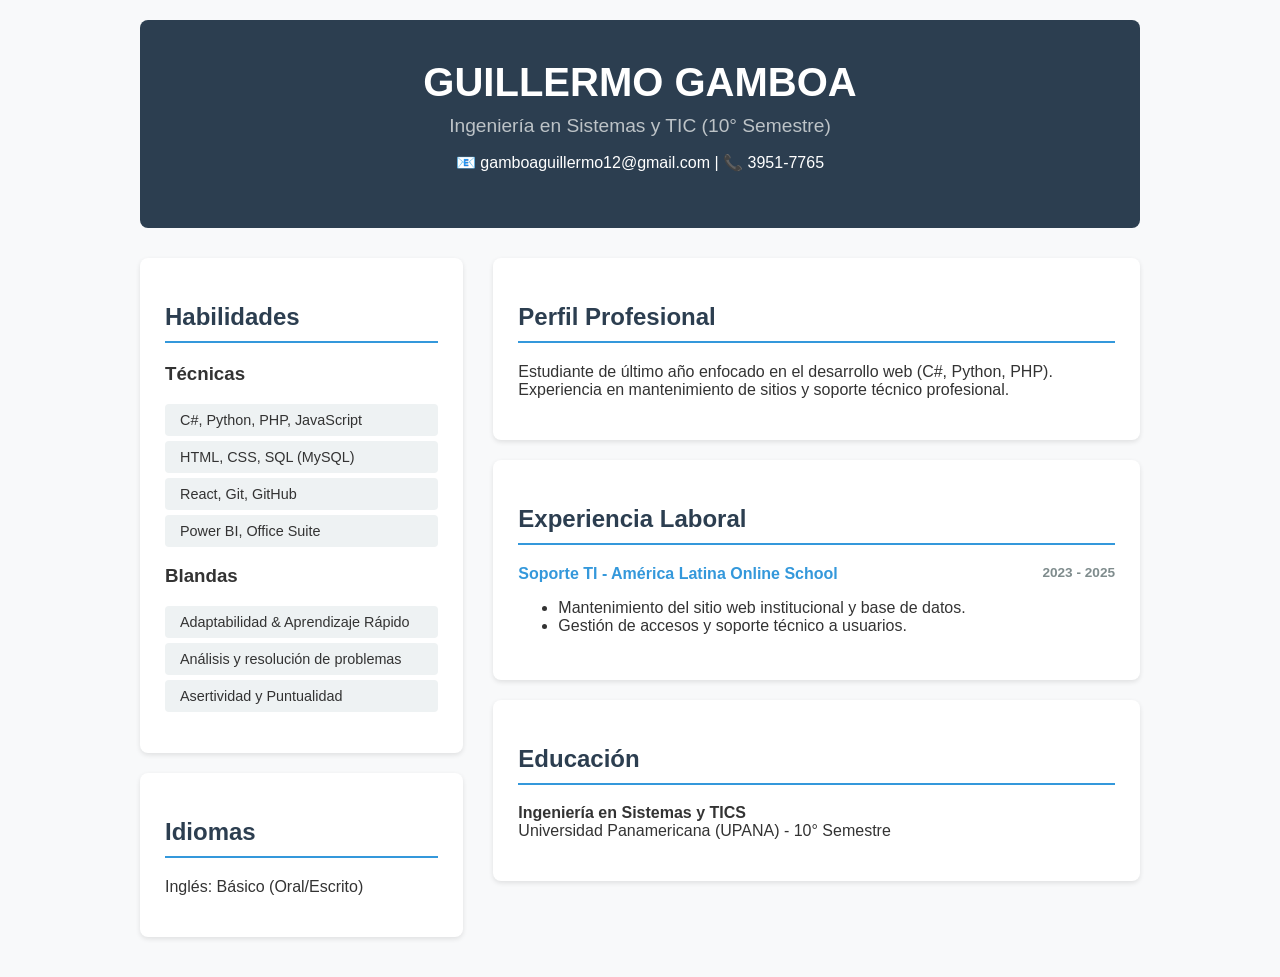
==== index.html @ 49e00489 "Base" ====
<!DOCTYPE html>
<html lang="es">
<head>
    <meta charset="UTF-8">
    <meta name="viewport" content="width=device-width, initial-scale=1.0">
    <title>Guillermo Gamboa - CV Online</title>
    <style>
        :root {
            --primary: #2c3e50;
            --accent: #3498db;
            --bg: #f8f9fa;
        }
        body { font-family: 'Arial', sans-serif; margin: 0; background: var(--bg); color: #333; }
        .container { max-width: 1000px; margin: 0 auto; padding: 20px; }
        header { background: var(--primary); color: white; padding: 40px 20px; text-align: center; border-radius: 8px; }
        h1 { margin: 0; font-size: 2.5em; text-transform: uppercase; }
        .subtitle { font-size: 1.2em; color: #bdc3c7; margin-top: 10px; }
        
        .main-grid { display: grid; grid-template-columns: 1fr 2fr; gap: 30px; margin-top: 30px; }
        @media (max-width: 768px) { .main-grid { grid-template-columns: 1fr; } }
        
        section { background: white; padding: 25px; border-radius: 8px; box-shadow: 0 2px 5px rgba(0,0,0,0.1); margin-bottom: 20px; }
        h2 { border-bottom: 2px solid var(--accent); padding-bottom: 10px; color: var(--primary); }
        
        .skill-list { list-style: none; padding: 0; }
        .skill-list li { background: #eef2f3; margin: 5px 0; padding: 8px 15px; border-radius: 4px; font-size: 0.9em; }
        
        .job { margin-bottom: 20px; }
        .job-header { display: flex; justify-content: space-between; font-weight: bold; color: var(--accent); }
        .job-date { font-size: 0.85em; color: #7f8c8d; }
    </style>
</head>
<body>
    <div class="container">
        <header>
            <h1>Guillermo Gamboa</h1>
            <div class="subtitle">Ingeniería en Sistemas y TIC (10° Semestre)</div>
            <p>📧 gamboaguillermo12@gmail.com | 📞 3951-7765</p>
        </header>

        <div class="main-grid">
            <aside>
                <section>
                    <h2>Habilidades</h2>
                    <h3>Técnicas</h3>
                    <ul class="skill-list">
                        <li>C#, Python, PHP, JavaScript</li>
                        <li>HTML, CSS, SQL (MySQL)</li>
                        <li>React, Git, GitHub</li>
                        <li>Power BI, Office Suite</li>
                    </ul>
                    <h3>Blandas</h3>
                    <ul class="skill-list">
                        <li>Adaptabilidad & Aprendizaje Rápido</li>
                        <li>Análisis y resolución de problemas</li>
                        <li>Asertividad y Puntualidad</li>
                    </ul>
                </section>
                
                <section>
                    <h2>Idiomas</h2>
                    <p>Inglés: Básico (Oral/Escrito)</p>
                </section>
            </aside>

            <main>
                <section>
                    <h2>Perfil Profesional</h2>
                    <p>Estudiante de último año enfocado en el desarrollo web (C#, Python, PHP). Experiencia en mantenimiento de sitios y soporte técnico profesional.</p>
                </section>

                <section>
                    <h2>Experiencia Laboral</h2>
                    <div class="job">
                        <div class="job-header">
                            <span>Soporte TI - América Latina Online School</span>
                            <span class="job-date">2023 - 2025</span>
                        </div>
                        <ul>
                            <li>Mantenimiento del sitio web institucional y base de datos.</li>
                            <li>Gestión de accesos y soporte técnico a usuarios.</li>
                        </ul>
                    </div>
                </section>

                <section>
                    <h2>Educación</h2>
                    <p><strong>Ingeniería en Sistemas y TICS</strong><br>
                    Universidad Panamericana (UPANA) - 10° Semestre</p>
                </section>
            </main>
        </div>
    </div>
</body>
</html>
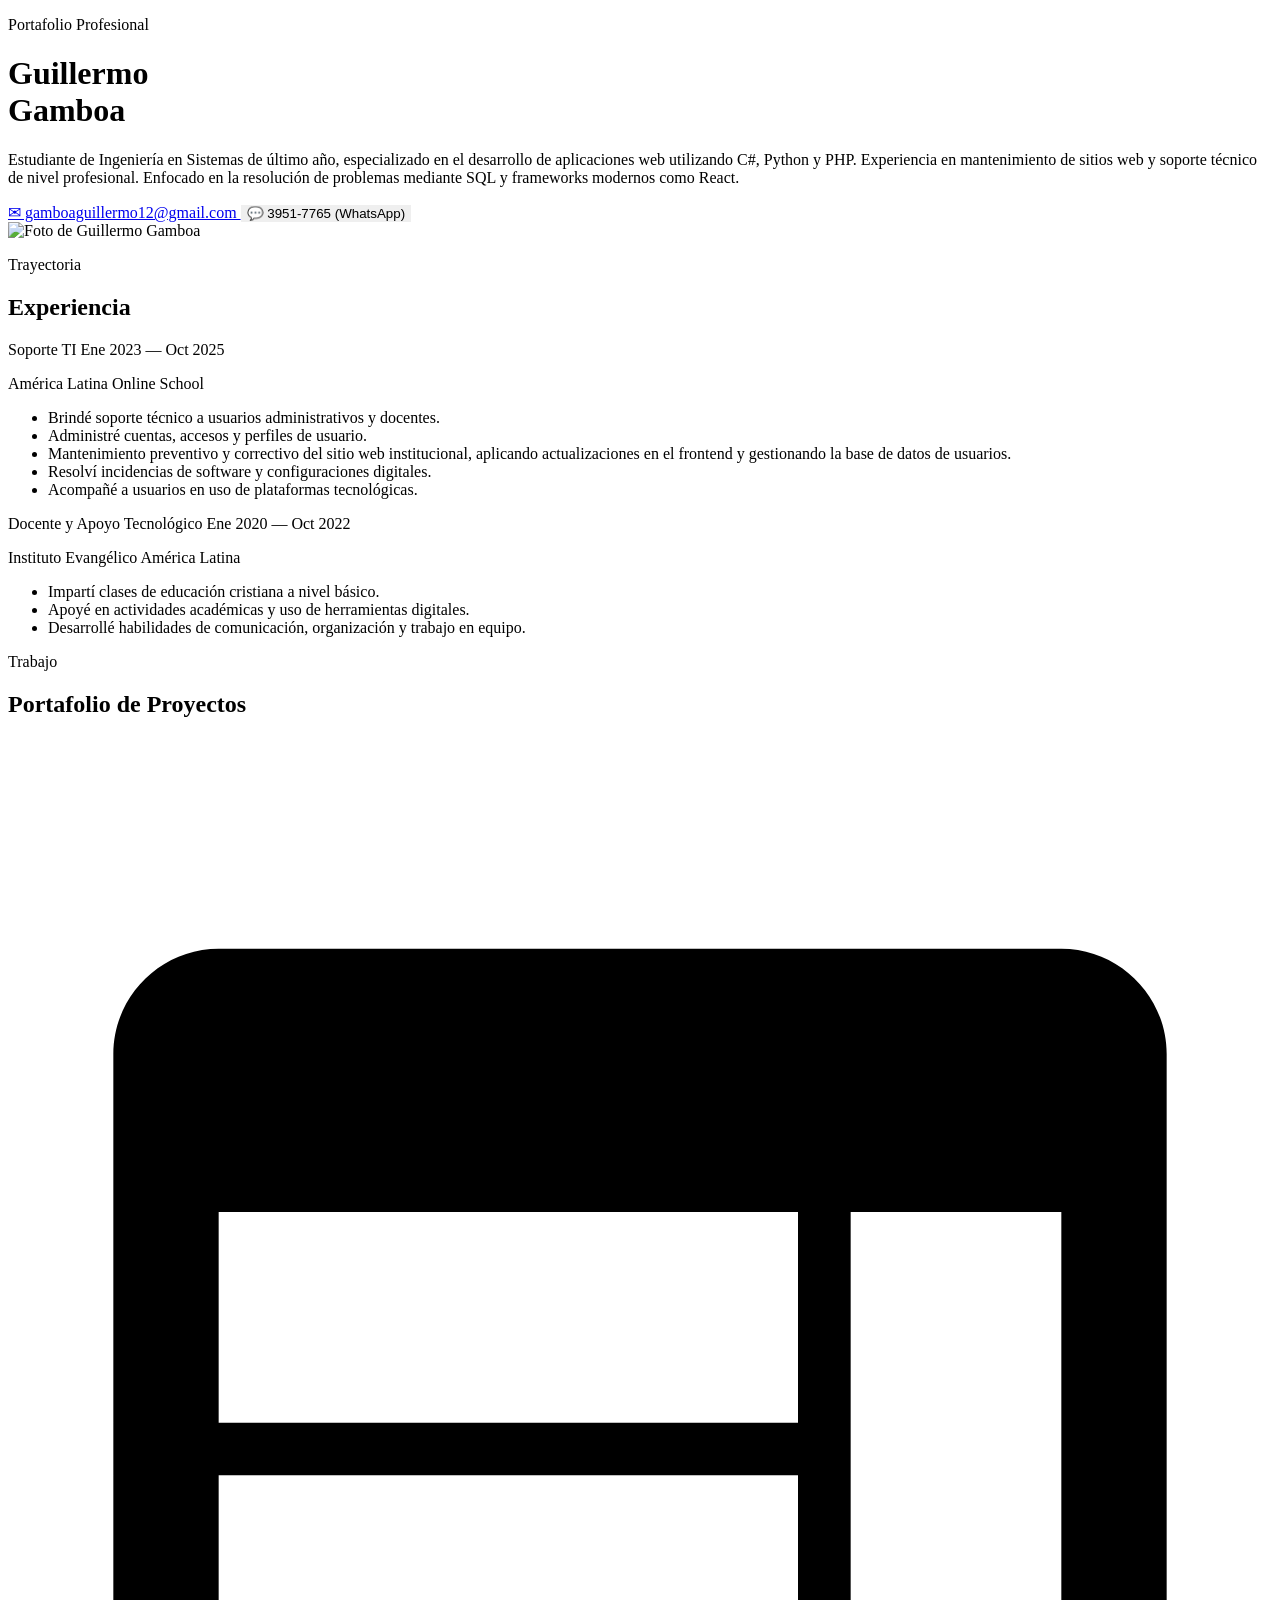
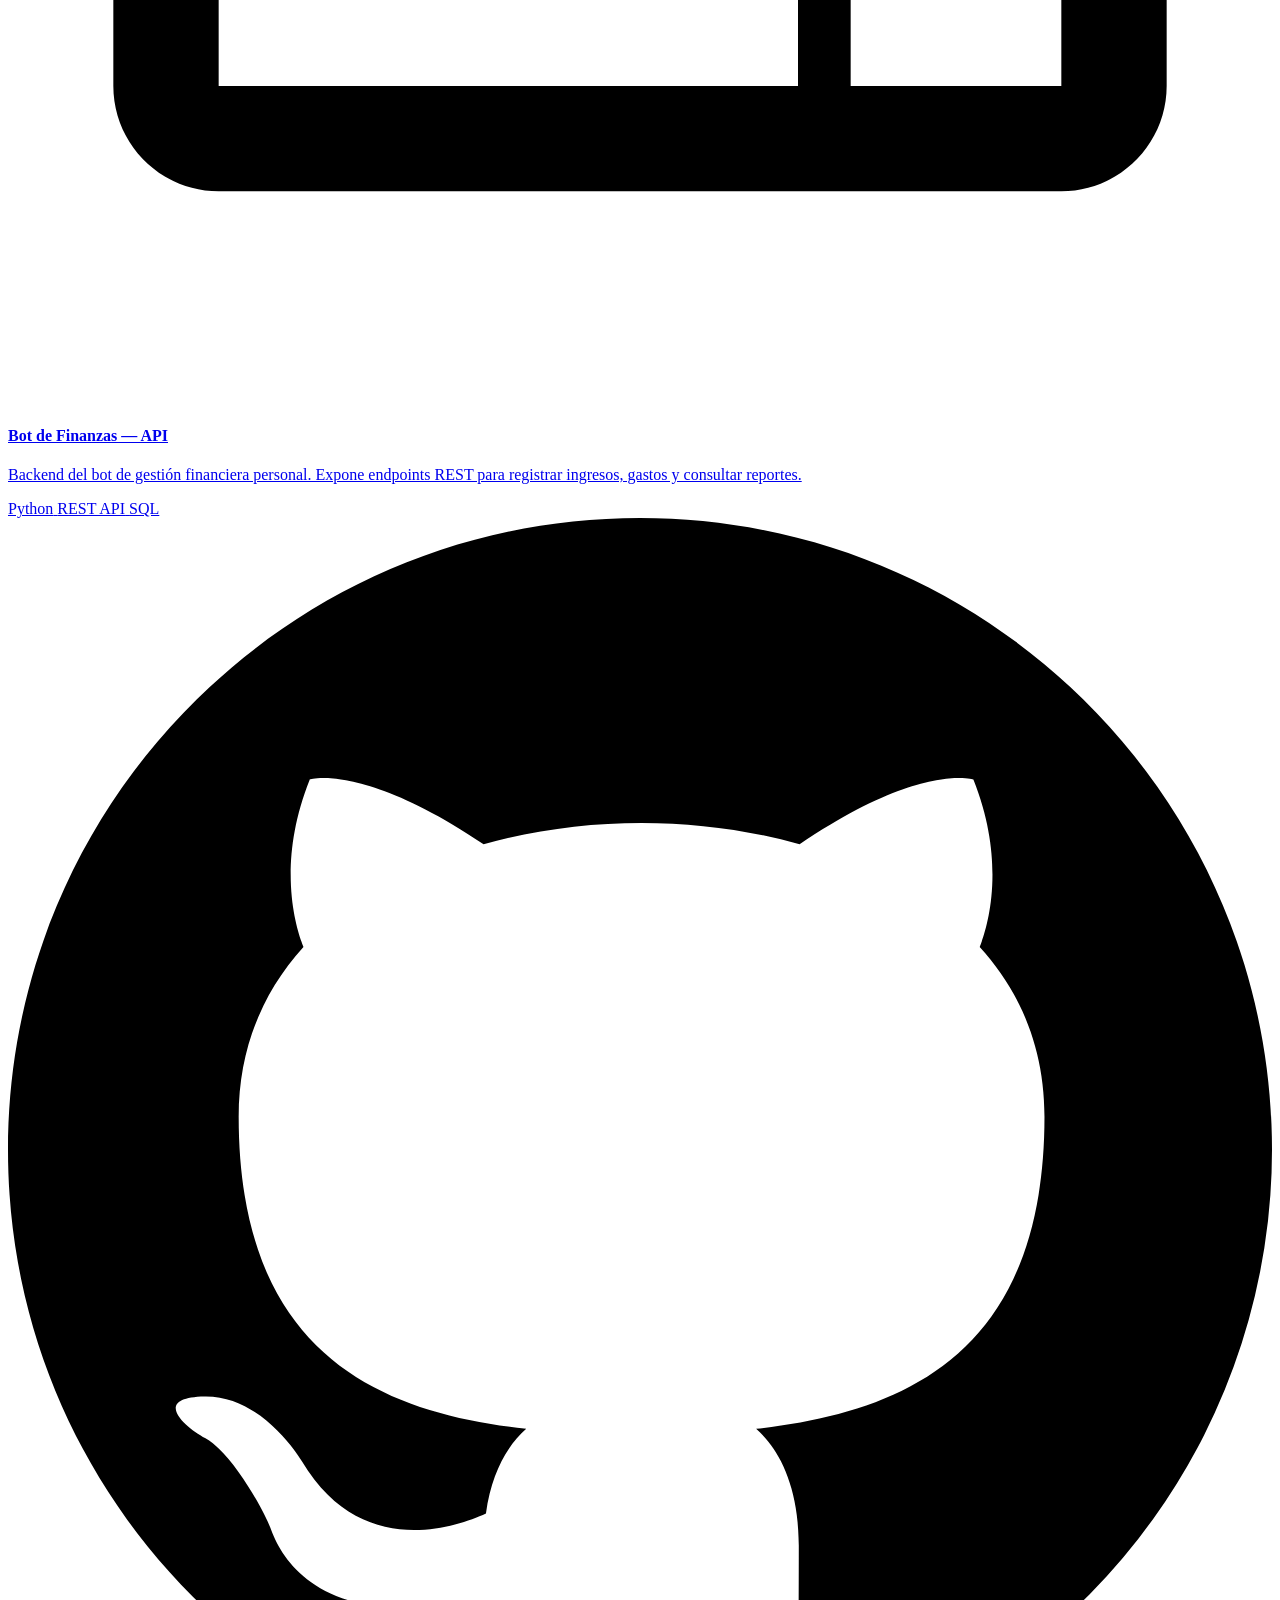
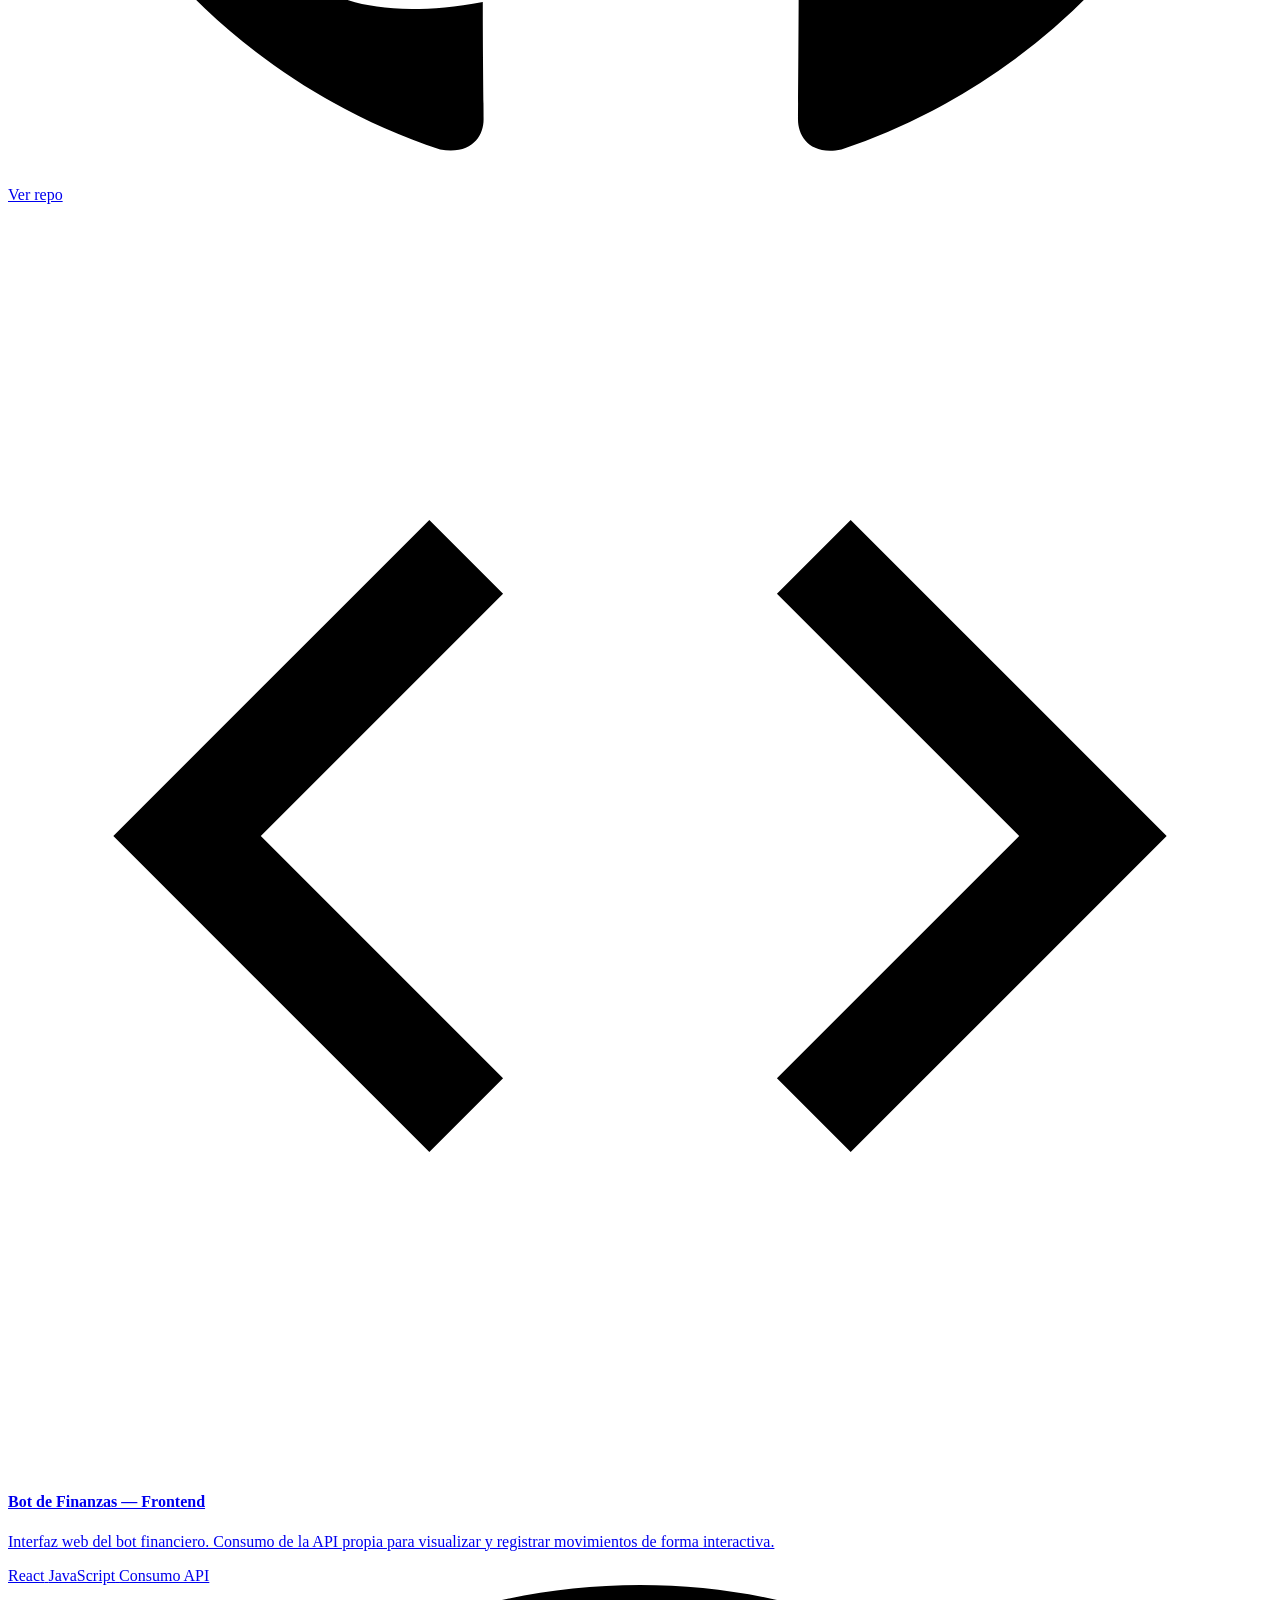
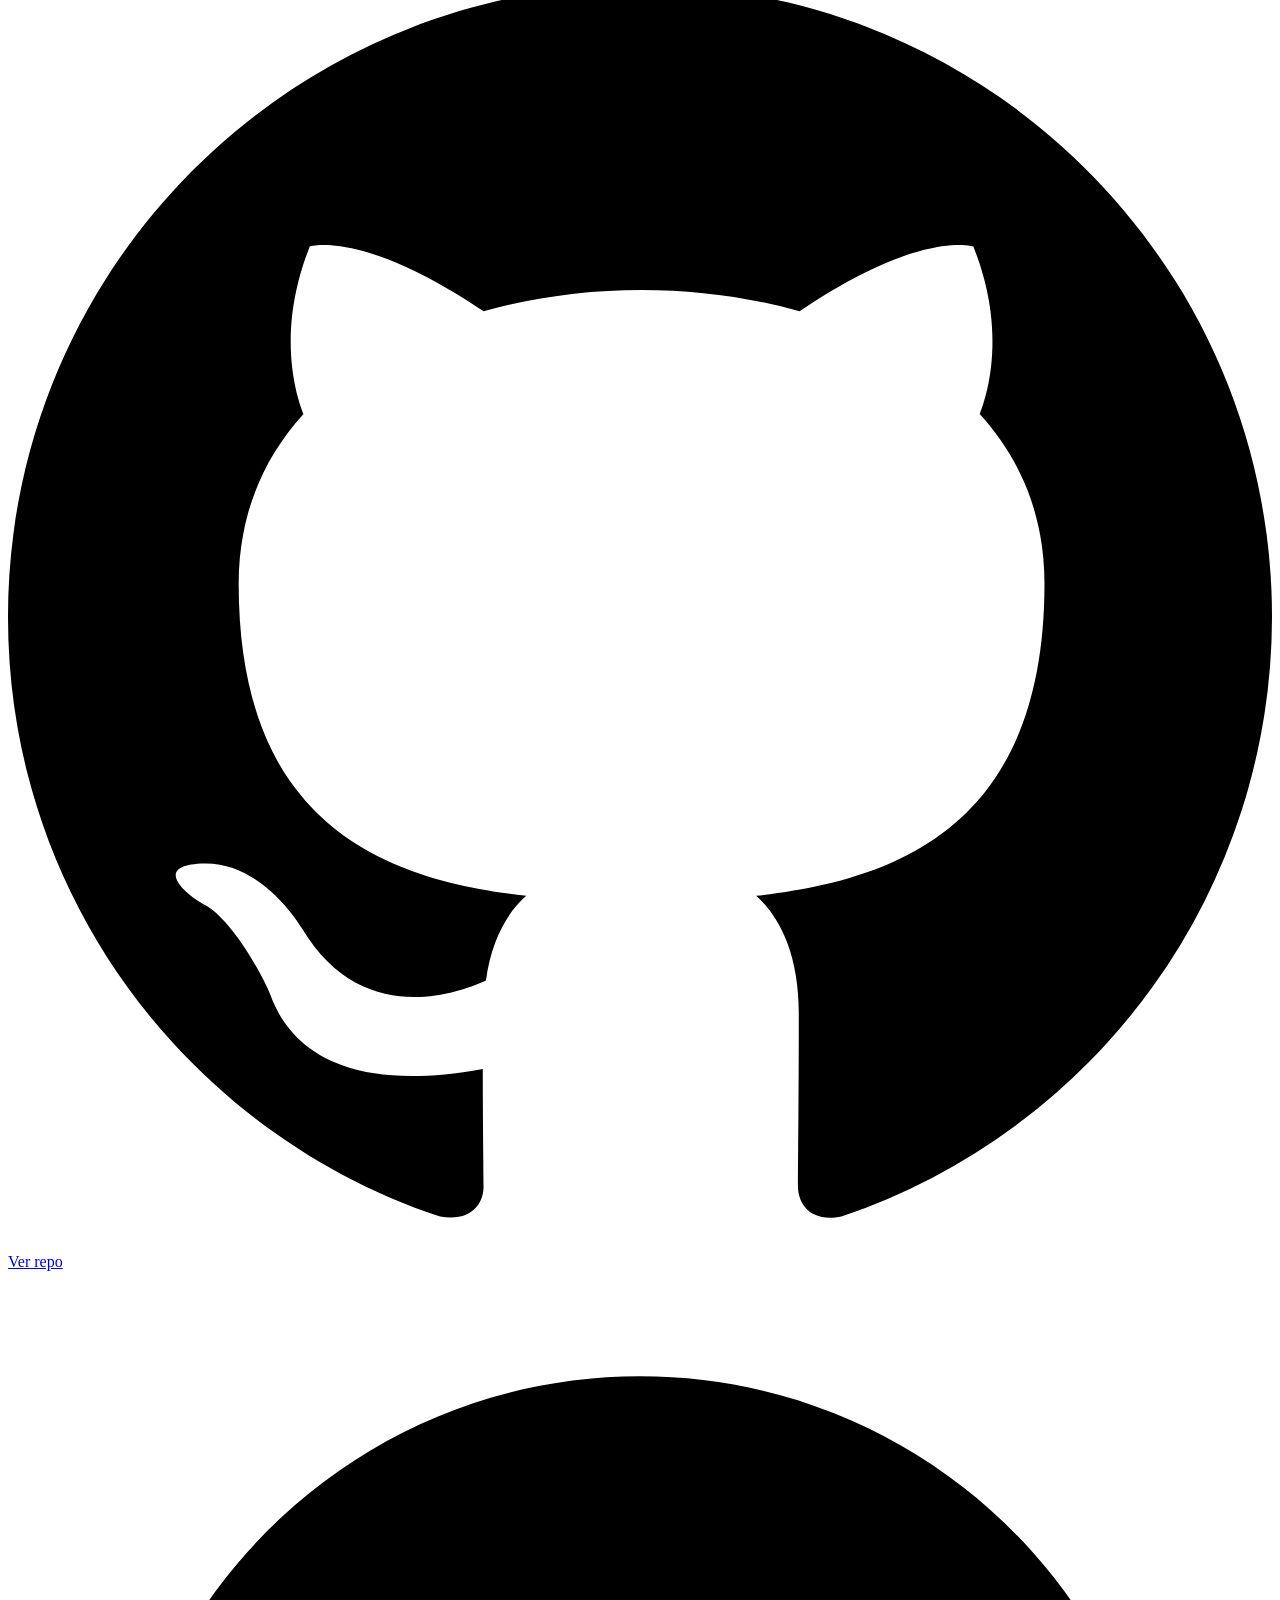
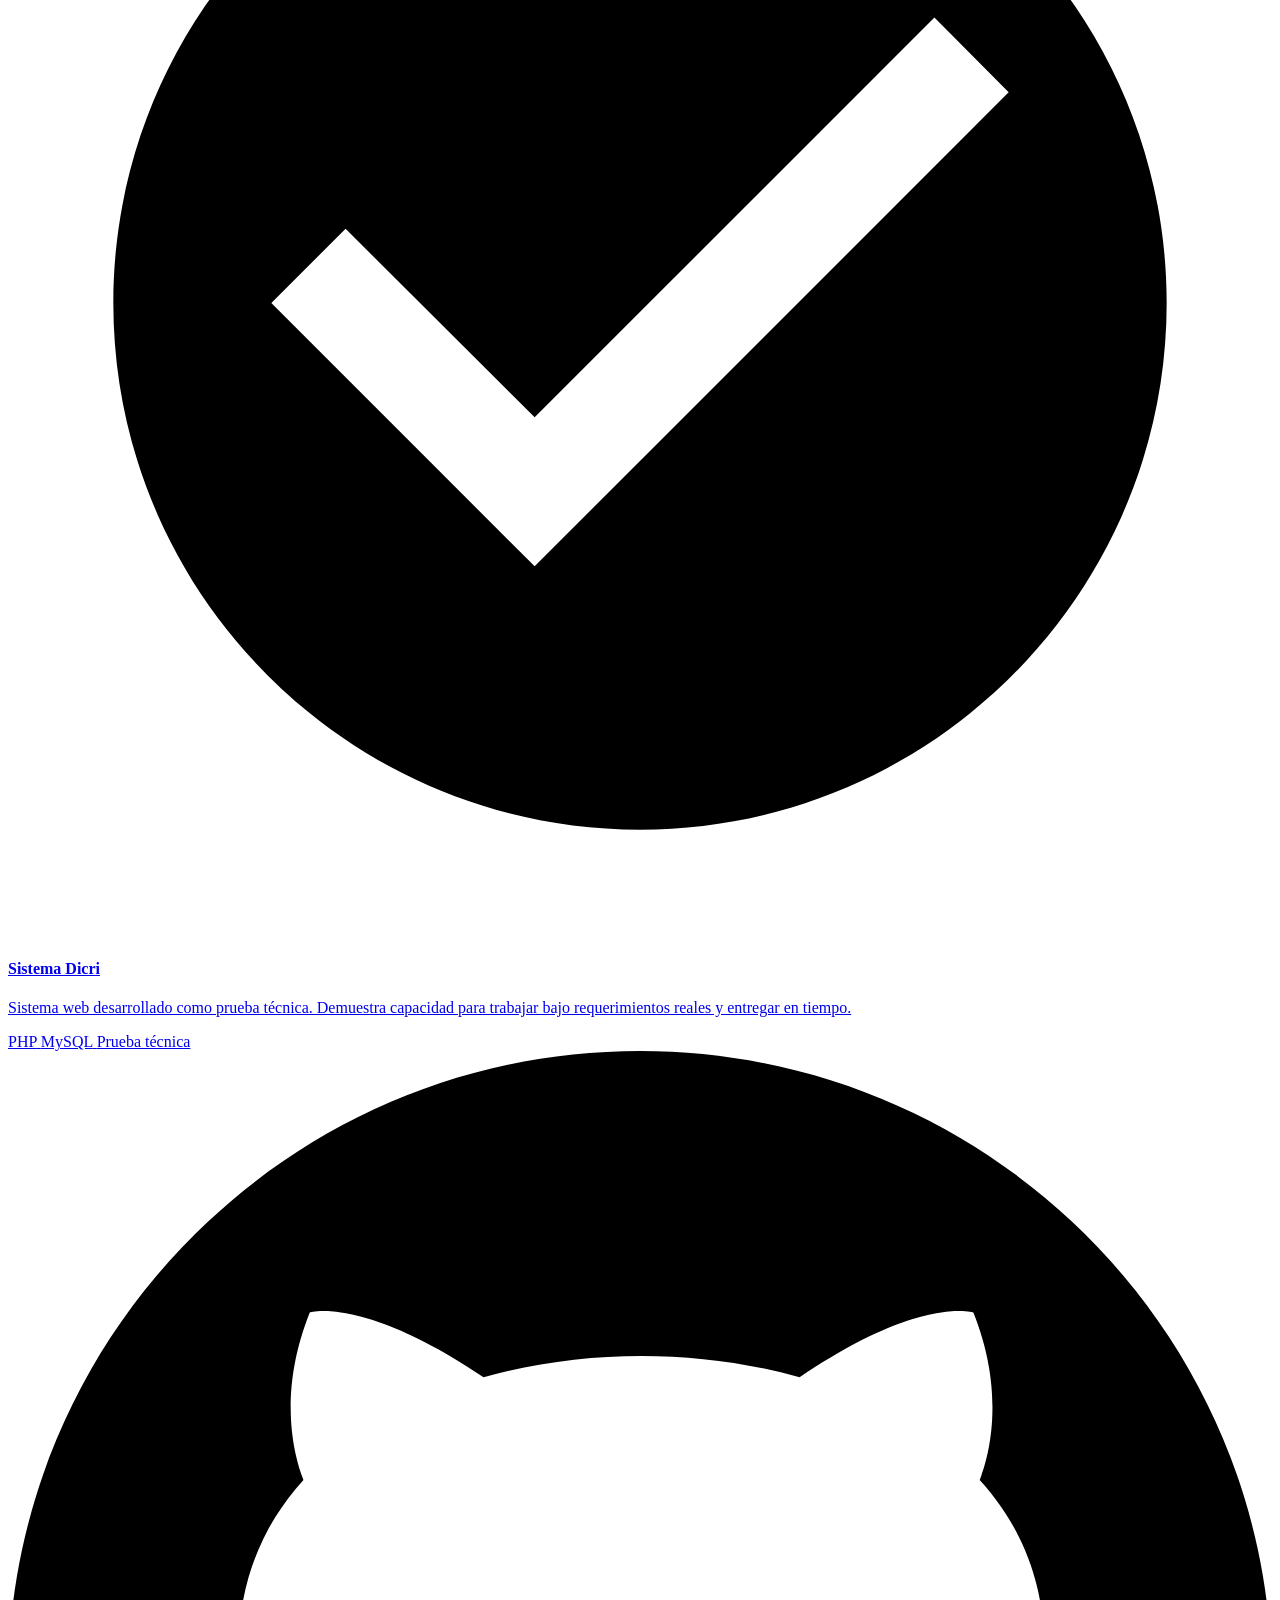
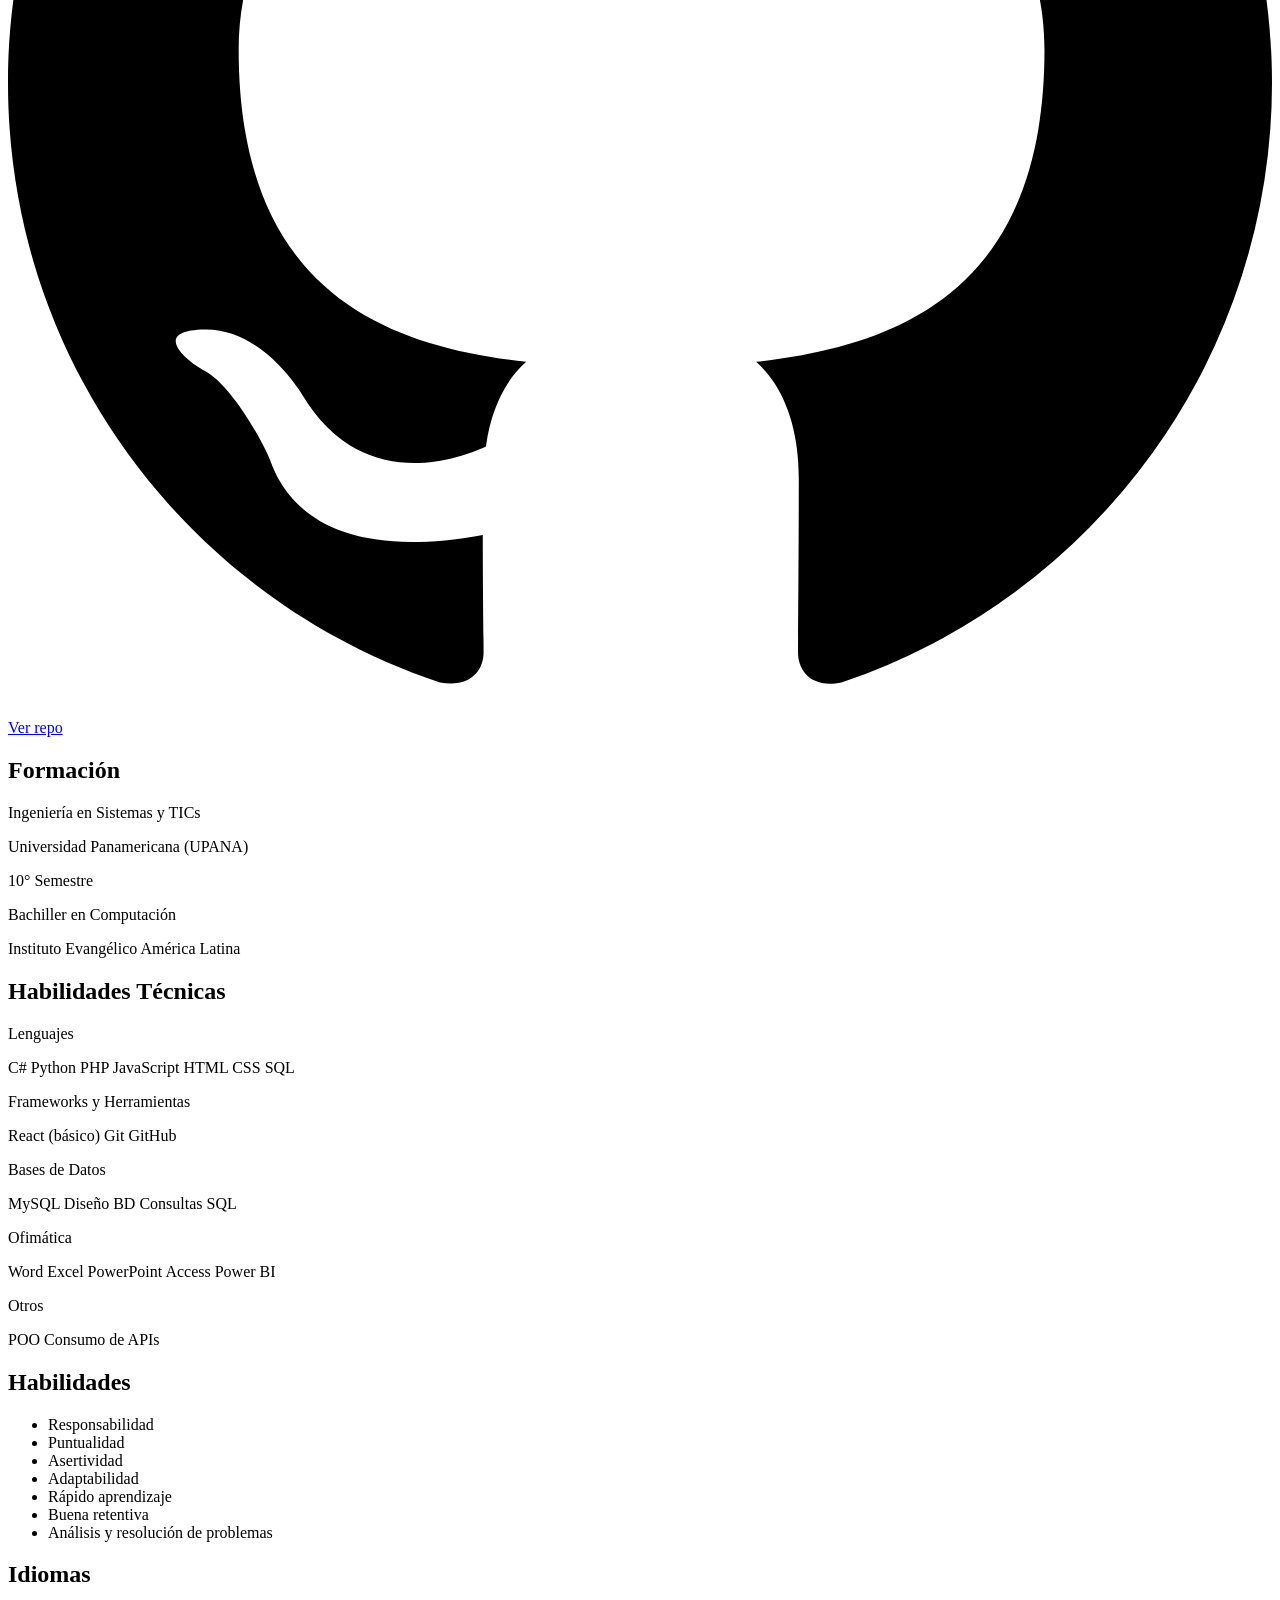
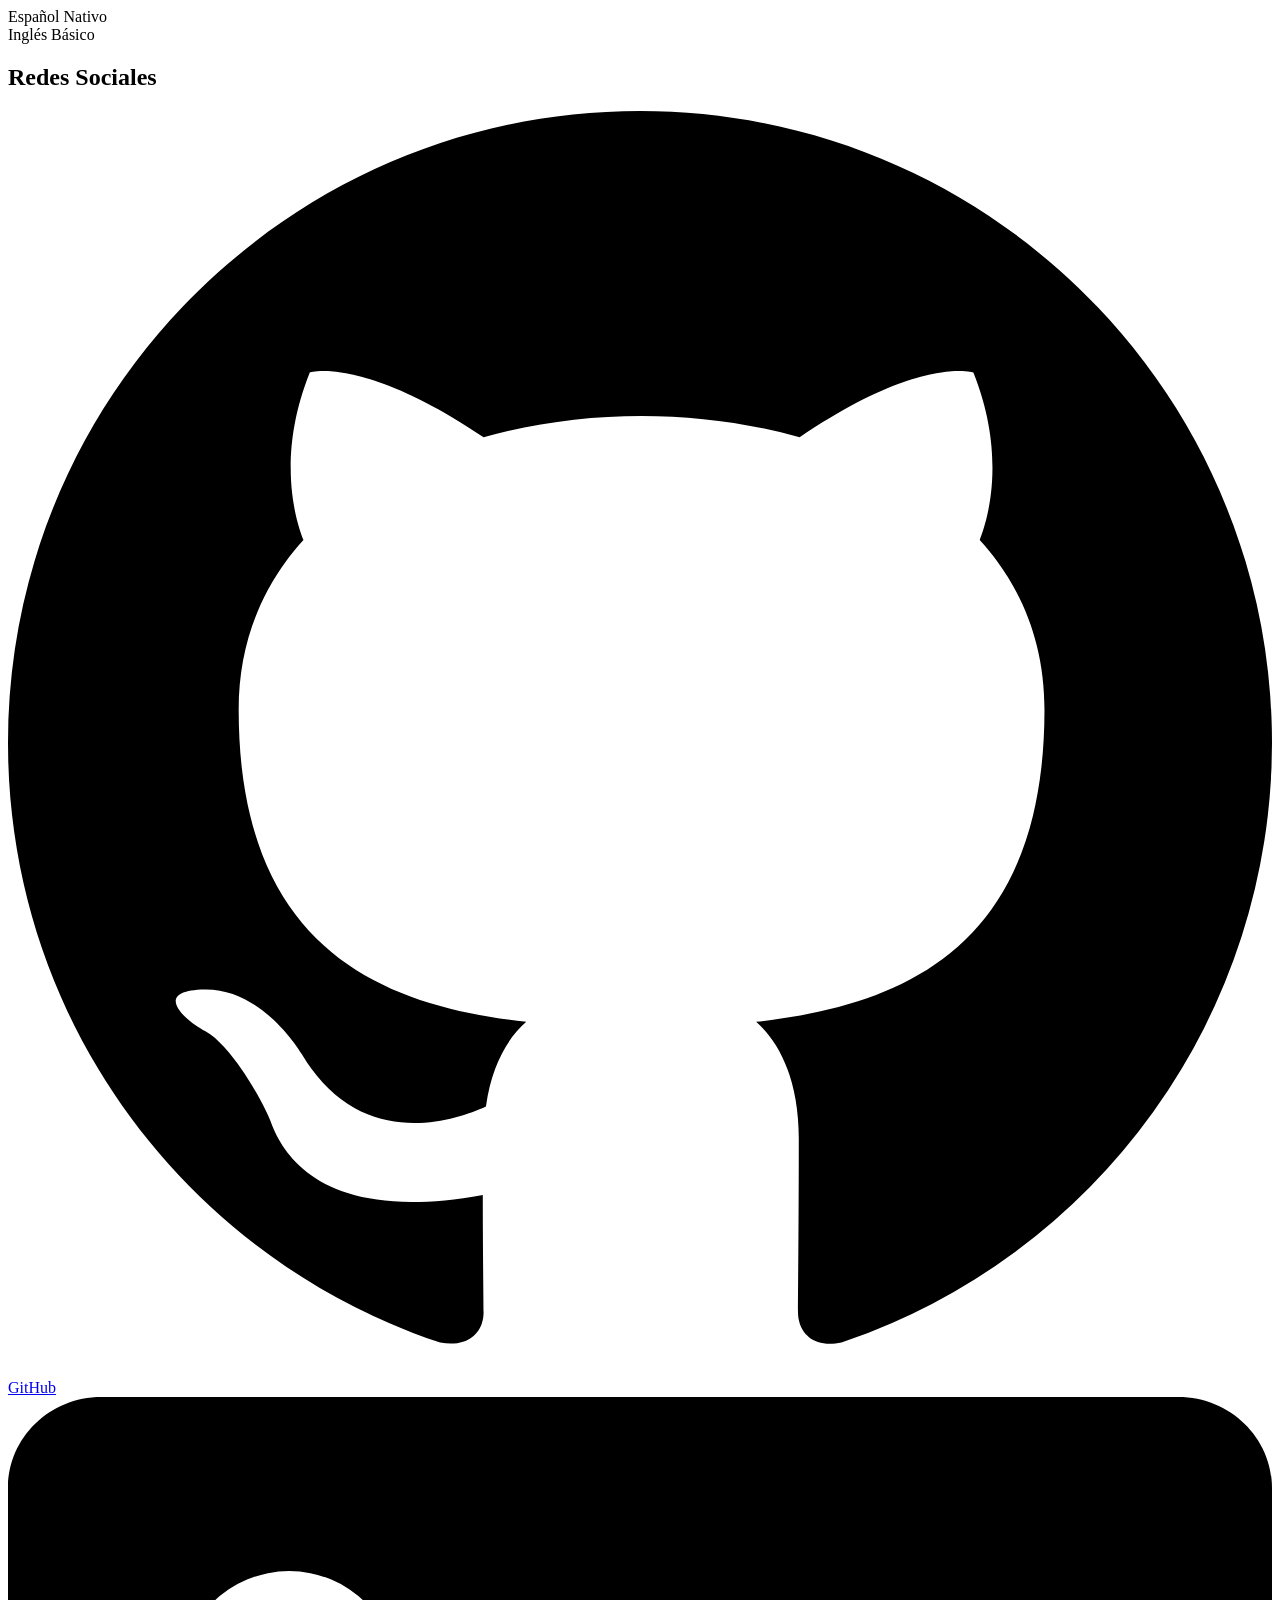
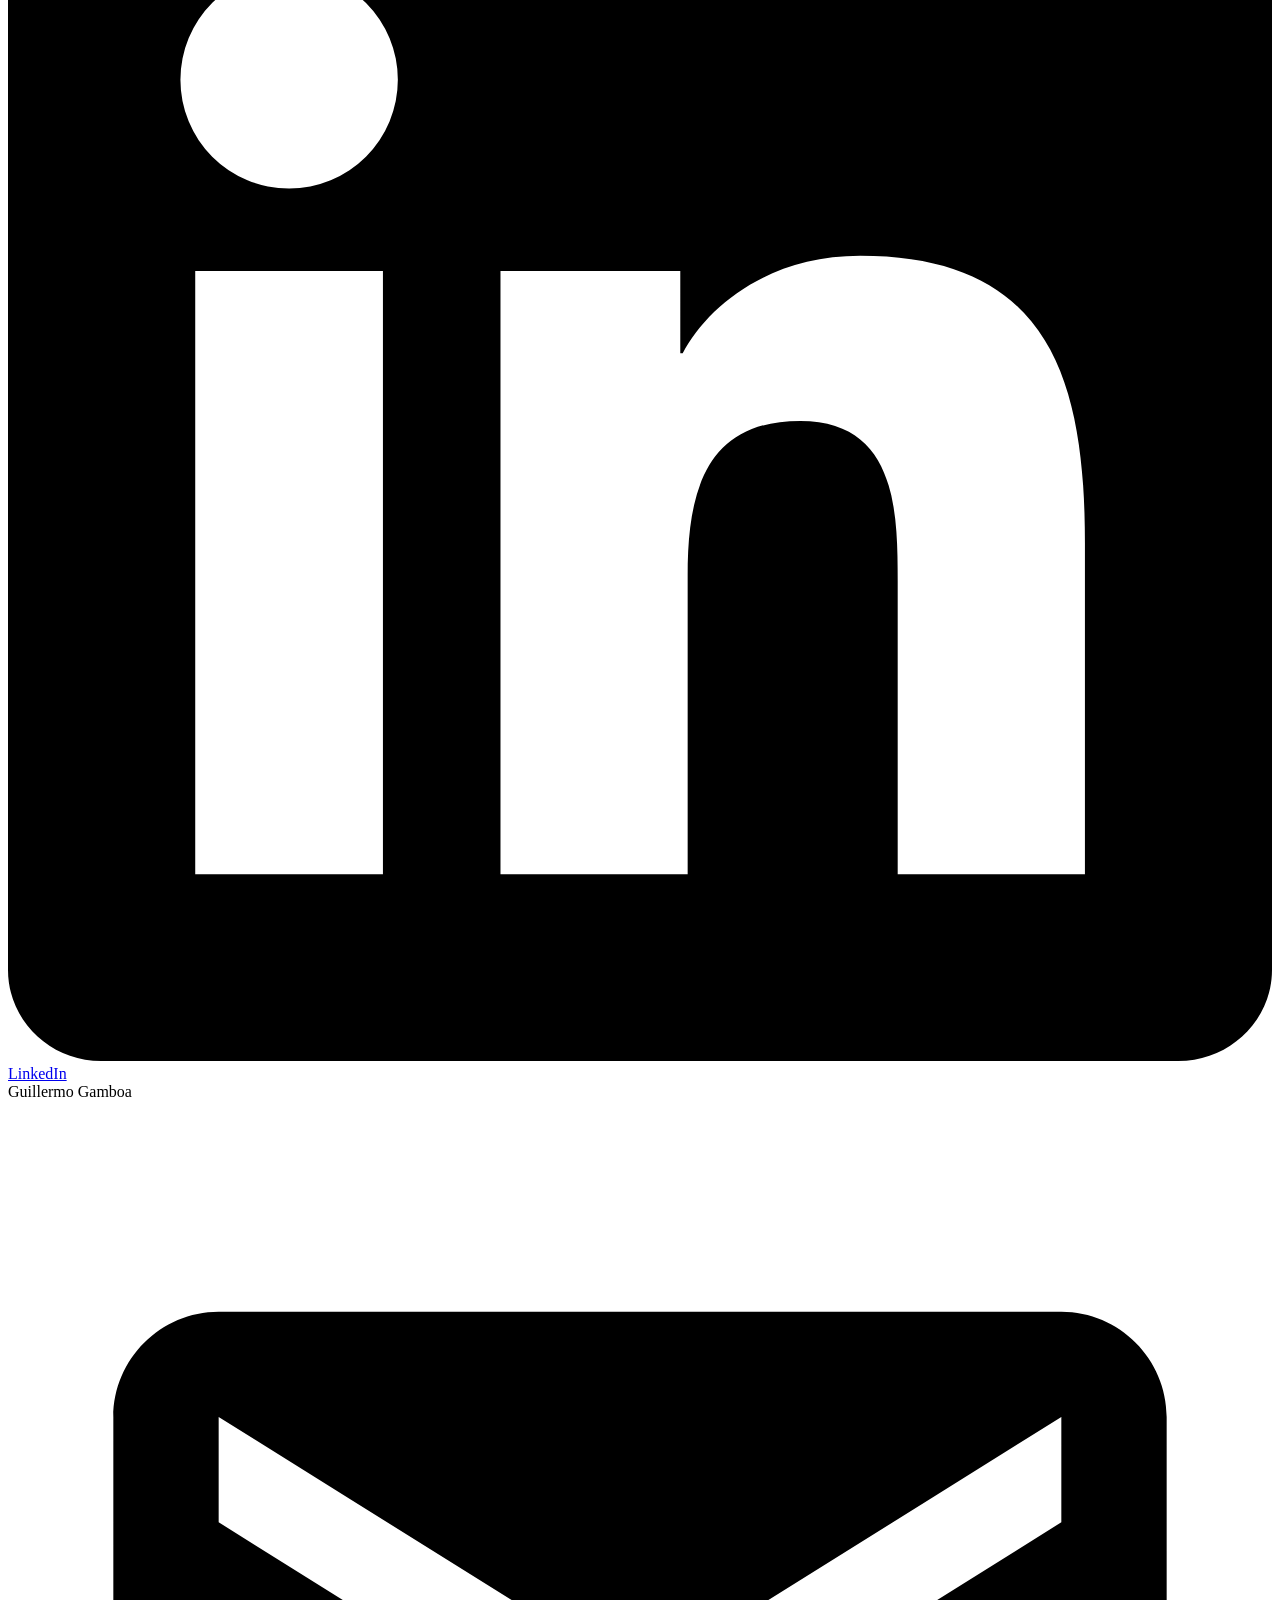
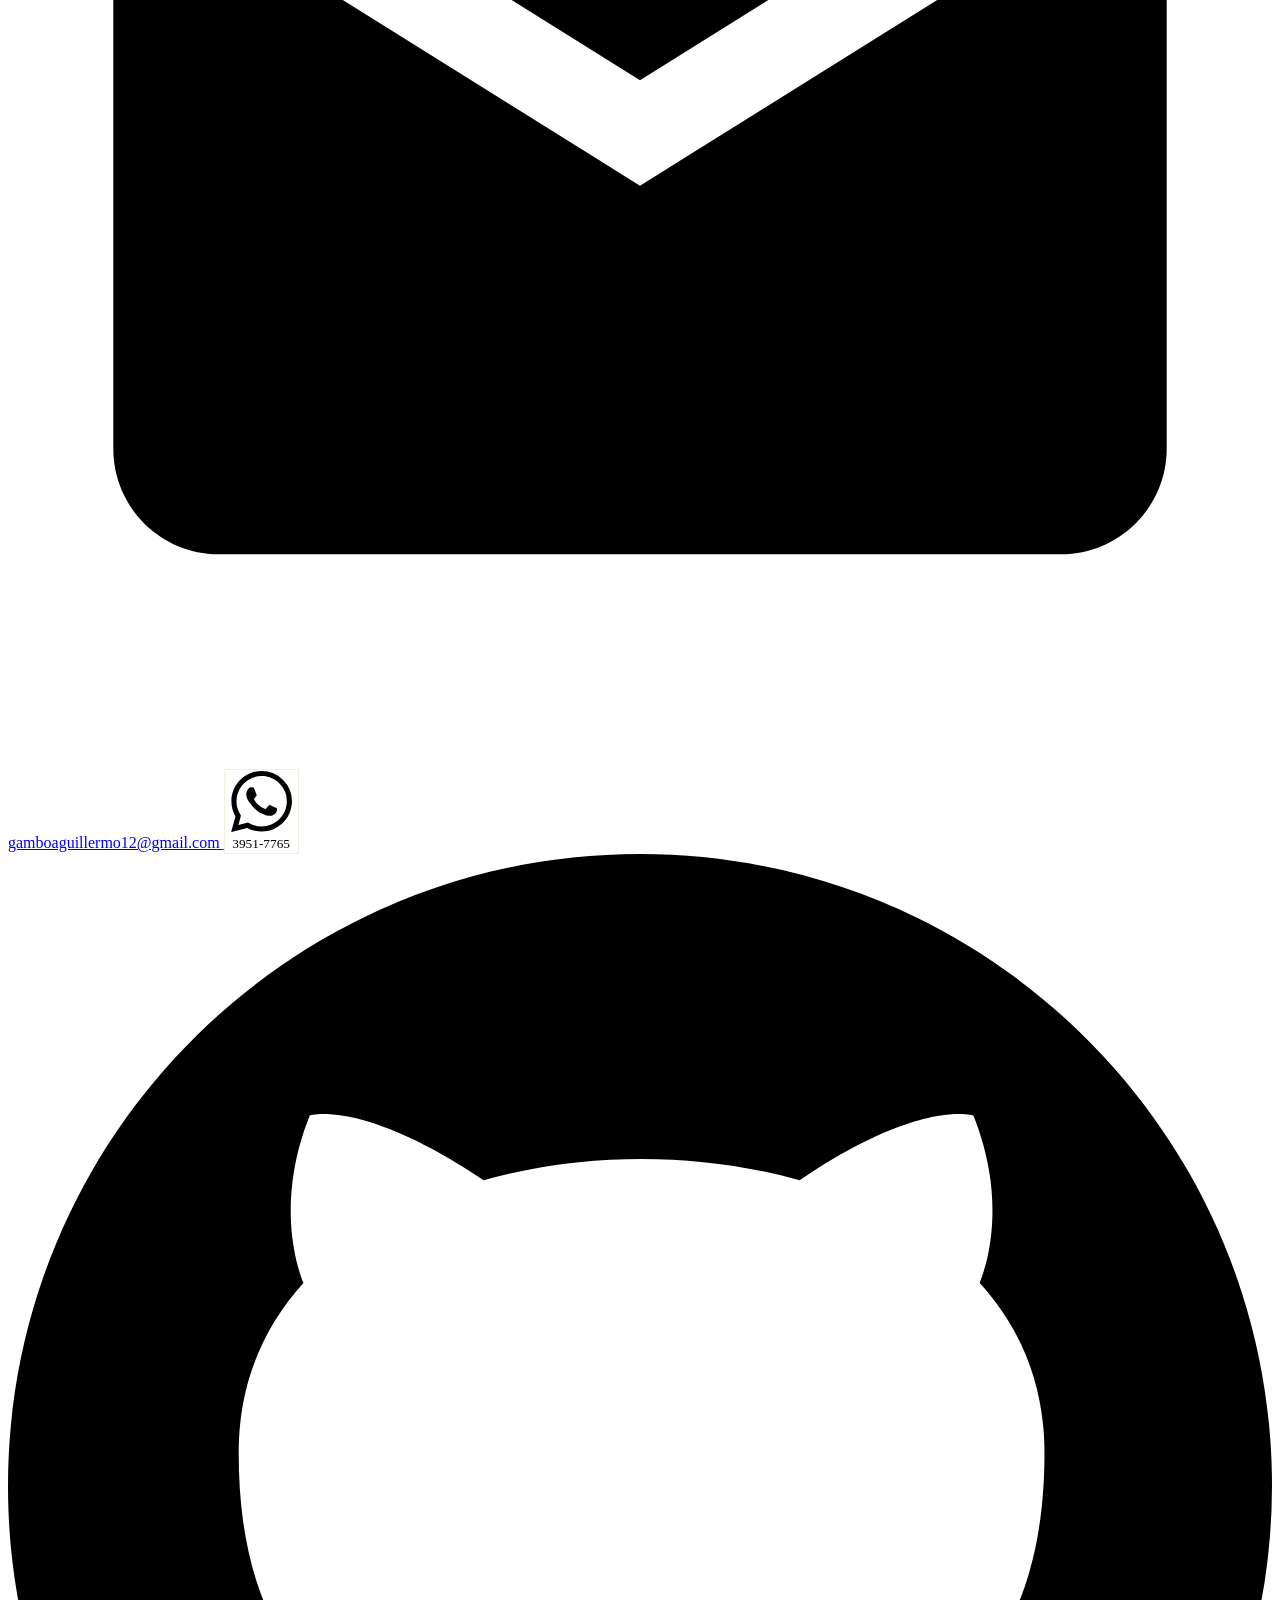
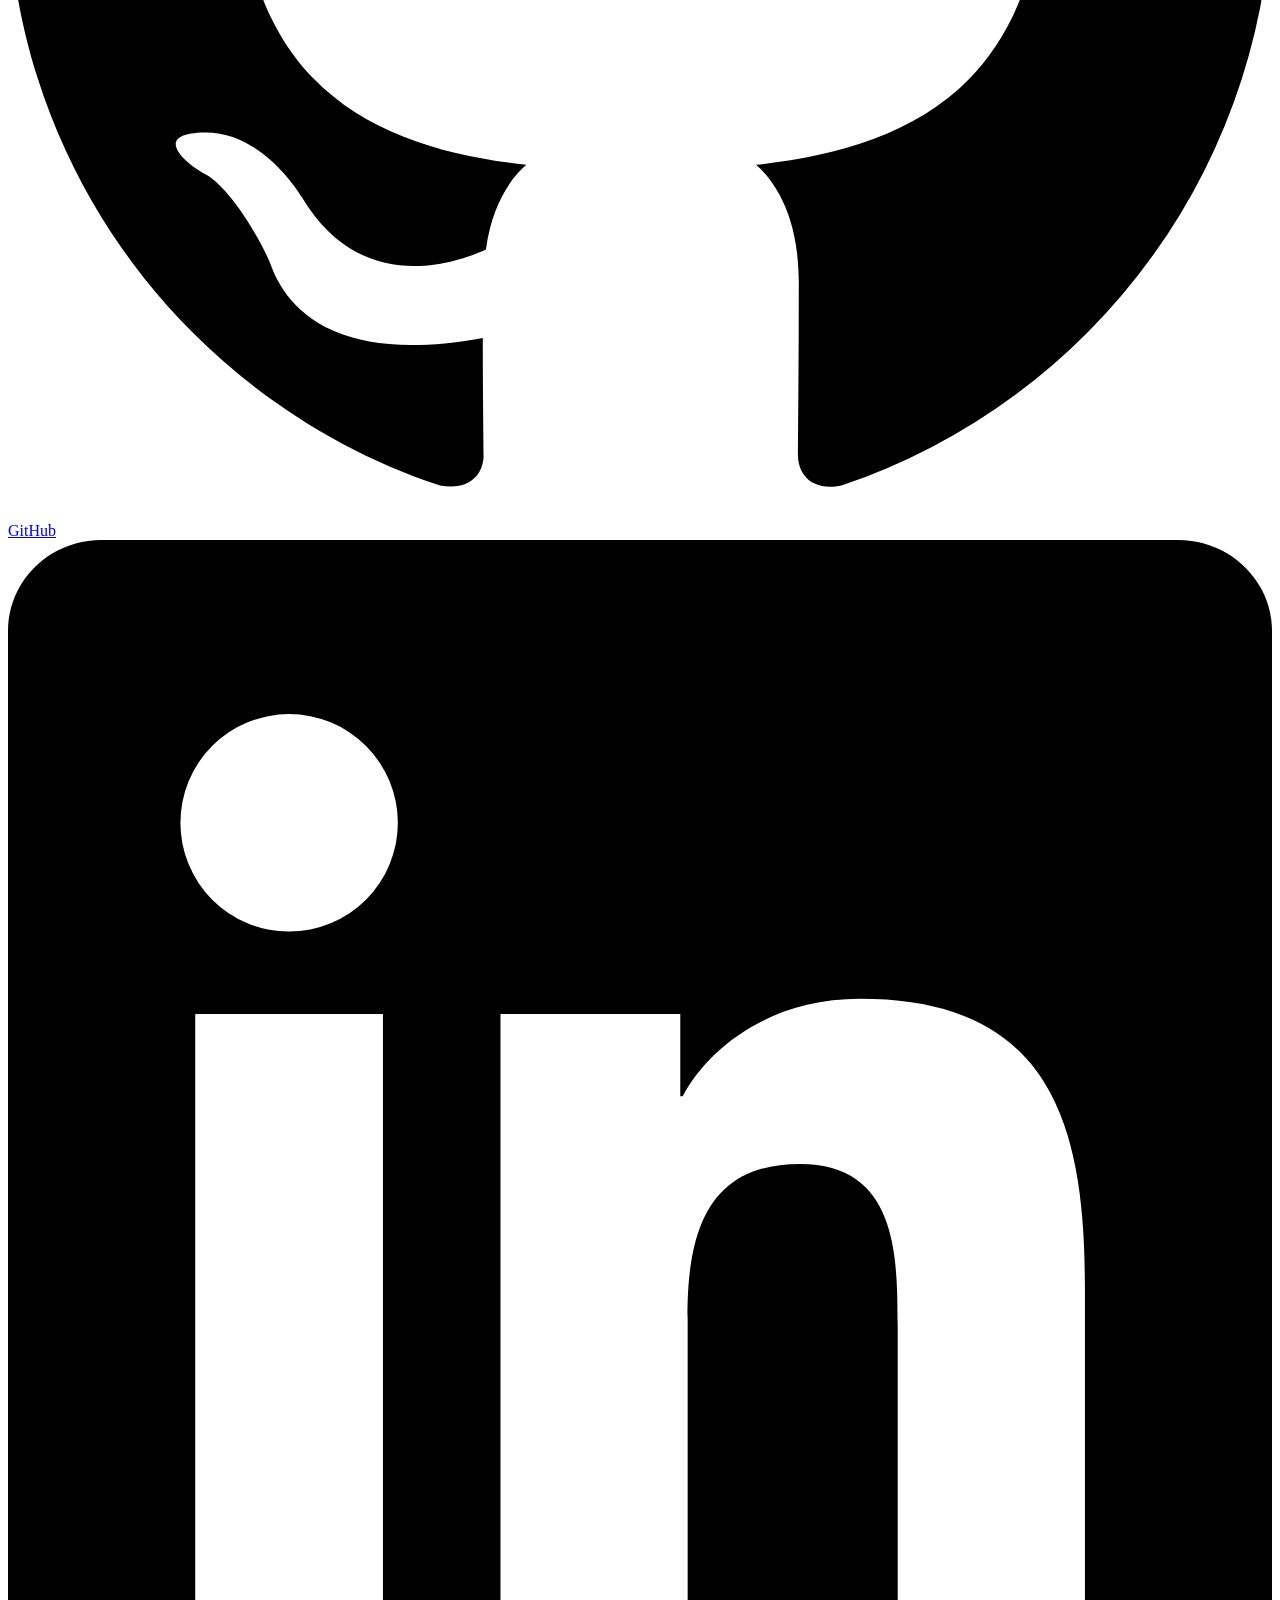
==== commit 8adb8d76: "Modulación" ====
--- a/index.html
+++ b/index.html
@@ -1,95 +1,313 @@
-    <!DOCTYPE html>
+<!DOCTYPE html>
 <html lang="es">
 <head>
-    <meta charset="UTF-8">
-    <meta name="viewport" content="width=device-width, initial-scale=1.0">
-    <title>Guillermo Gamboa - CV Online</title>
-    <style>
-        :root {
-            --primary: #2c3e50;
-            --accent: #3498db;
-            --bg: #f8f9fa;
-        }
-        body { font-family: 'Arial', sans-serif; margin: 0; background: var(--bg); color: #333; }
-        .container { max-width: 1000px; margin: 0 auto; padding: 20px; }
-        header { background: var(--primary); color: white; padding: 40px 20px; text-align: center; border-radius: 8px; }
-        h1 { margin: 0; font-size: 2.5em; text-transform: uppercase; }
-        .subtitle { font-size: 1.2em; color: #bdc3c7; margin-top: 10px; }
-        
-        .main-grid { display: grid; grid-template-columns: 1fr 2fr; gap: 30px; margin-top: 30px; }
-        @media (max-width: 768px) { .main-grid { grid-template-columns: 1fr; } }
-        
-        section { background: white; padding: 25px; border-radius: 8px; box-shadow: 0 2px 5px rgba(0,0,0,0.1); margin-bottom: 20px; }
-        h2 { border-bottom: 2px solid var(--accent); padding-bottom: 10px; color: var(--primary); }
-        
-        .skill-list { list-style: none; padding: 0; }
-        .skill-list li { background: #eef2f3; margin: 5px 0; padding: 8px 15px; border-radius: 4px; font-size: 0.9em; }
-        
-        .job { margin-bottom: 20px; }
-        .job-header { display: flex; justify-content: space-between; font-weight: bold; color: var(--accent); }
-        .job-date { font-size: 0.85em; color: #7f8c8d; }
-    </style>
+  <meta charset="UTF-8">
+  <meta name="viewport" content="width=device-width, initial-scale=1.0">
+  <title>Guillermo Gamboa — Ingeniería en Sistemas y TIC</title>
+  <link rel="preconnect" href="https://fonts.googleapis.com">
+  <link href="https://fonts.googleapis.com/css2?family=DM+Serif+Display:ital@0;1&family=DM+Sans:wght@300;400;500&display=swap" rel="stylesheet">
+  <link rel="stylesheet" href="style.css">
 </head>
 <body>
-    <div class="container">
-        <header>
-            <h1>Guillermo Gamboa</h1>
-            <div class="subtitle">Ingeniería en Sistemas y TIC (10° Semestre)</div>
-            <p>📧 gamboaguillermo12@gmail.com | 📞 3951-7765</p>
-        </header>
-
-        <div class="main-grid">
-            <aside>
-                <section>
-                    <h2>Habilidades</h2>
-                    <h3>Técnicas</h3>
-                    <ul class="skill-list">
-                        <li>C#, Python, PHP, JavaScript</li>
-                        <li>HTML, CSS, SQL (MySQL)</li>
-                        <li>React, Git, GitHub</li>
-                        <li>Power BI, Office Suite</li>
-                    </ul>
-                    <h3>Blandas</h3>
-                    <ul class="skill-list">
-                        <li>Adaptabilidad & Aprendizaje Rápido</li>
-                        <li>Análisis y resolución de problemas</li>
-                        <li>Asertividad y Puntualidad</li>
-                    </ul>
-                </section>
-                
-                <section>
-                    <h2>Idiomas</h2>
-                    <p>Inglés: Básico (Oral/Escrito)</p>
-                </section>
-            </aside>
-
-            <main>
-                <section>
-                    <h2>Perfil Profesional</h2>
-                    <p>Estudiante de último año enfocado en el desarrollo web (C#, Python, PHP). Experiencia en mantenimiento de sitios y soporte técnico profesional.</p>
-                </section>
-
-                <section>
-                    <h2>Experiencia Laboral</h2>
-                    <div class="job">
-                        <div class="job-header">
-                            <span>Soporte TI - América Latina Online School</span>
-                            <span class="job-date">2023 - 2025</span>
-                        </div>
-                        <ul>
-                            <li>Mantenimiento del sitio web institucional y base de datos.</li>
-                            <li>Gestión de accesos y soporte técnico a usuarios.</li>
-                        </ul>
-                    </div>
-                </section>
-
-                <section>
-                    <h2>Educación</h2>
-                    <p><strong>Ingeniería en Sistemas y TICS</strong><br>
-                    Universidad Panamericana (UPANA) - 10° Semestre</p>
-                </section>
-            </main>
-        </div>
+
+<!-- ══════════════════════════════════════
+     HERO
+══════════════════════════════════════ -->
+<header class="hero">
+  <div class="hero-inner">
+
+    <!-- Texto + contacto -->
+    <div class="hero-text">
+      <p class="subtitle">Portafolio Profesional</p>
+      <h1>Guillermo<br>Gamboa</h1>
+      <p class="profile-text">
+        Estudiante de Ingeniería en Sistemas de último año, especializado en el
+        desarrollo de aplicaciones web utilizando C#, Python y PHP. Experiencia en
+        mantenimiento de sitios web y soporte técnico de nivel profesional. Enfocado
+        en la resolución de problemas mediante SQL y frameworks modernos como React.
+      </p>
+      <div class="hero-contacts">
+        <a href="mailto:gamboaguillermo12@gmail.com" class="contact-chip">
+          <span class="icon">✉</span> gamboaguillermo12@gmail.com
+        </a>
+        <button onclick="openWhatsApp()" class="contact-chip" style="border:none;cursor:pointer;">
+          <span class="icon">💬</span> 3951-7765 (WhatsApp)
+        </button>
+      </div>
     </div>
+
+    <!-- Foto — sin marco, anclada al borde inferior del hero -->
+    <div class="photo-wrap">
+      <div class="photo-frame">
+        <img src="perfil.png" alt="Foto de Guillermo Gamboa">
+      </div>
+    </div>
+
+  </div>
+</header>
+
+<!-- ══════════════════════════════════════
+     CONTENIDO PRINCIPAL
+══════════════════════════════════════ -->
+<div class="layout">
+
+  <!-- ── COLUMNA PRINCIPAL ── -->
+  <main>
+
+    <!-- EXPERIENCIA -->
+    <section>
+      <p class="section-label">Trayectoria</p>
+      <h2 class="section-title">Experiencia</h2>
+
+      <div class="exp-card">
+        <div class="exp-header">
+          <span class="exp-role">Soporte TI</span>
+          <span class="exp-period">Ene 2023 — Oct 2025</span>
+        </div>
+        <p class="exp-company">América Latina Online School</p>
+        <ul class="exp-list">
+          <li>Brindé soporte técnico a usuarios administrativos y docentes.</li>
+          <li>Administré cuentas, accesos y perfiles de usuario.</li>
+          <li>Mantenimiento preventivo y correctivo del sitio web institucional, aplicando actualizaciones en el frontend y gestionando la base de datos de usuarios.</li>
+          <li>Resolví incidencias de software y configuraciones digitales.</li>
+          <li>Acompañé a usuarios en uso de plataformas tecnológicas.</li>
+        </ul>
+      </div>
+
+      <div class="exp-card">
+        <div class="exp-header">
+          <span class="exp-role">Docente y Apoyo Tecnológico</span>
+          <span class="exp-period">Ene 2020 — Oct 2022</span>
+        </div>
+        <p class="exp-company">Instituto Evangélico América Latina</p>
+        <ul class="exp-list">
+          <li>Impartí clases de educación cristiana a nivel básico.</li>
+          <li>Apoyé en actividades académicas y uso de herramientas digitales.</li>
+          <li>Desarrollé habilidades de comunicación, organización y trabajo en equipo.</li>
+        </ul>
+      </div>
+    </section>
+
+    <!-- PORTAFOLIO -->
+    <section>
+      <p class="section-label">Trabajo</p>
+      <h2 class="section-title">Portafolio de Proyectos</h2>
+
+      <div class="portfolio-grid">
+
+        <a class="portfolio-card" href="https://github.com/G-Gamboa/BotFinanzasAPI" target="_blank" rel="noopener">
+          <div class="port-icon">
+            <svg viewBox="0 0 24 24"><path d="M20 4H4c-1.1 0-2 .9-2 2v12c0 1.1.9 2 2 2h16c1.1 0 2-.9 2-2V6c0-1.1-.9-2-2-2zm-5 14H4v-4h11v4zm0-5H4V9h11v4zm5 5h-4V9h4v9z"/></svg>
+          </div>
+          <h4>Bot de Finanzas — API</h4>
+          <p>Backend del bot de gestión financiera personal. Expone endpoints REST para registrar ingresos, gastos y consultar reportes.</p>
+          <div class="port-footer">
+            <div class="port-tags">
+              <span class="port-tag">Python</span>
+              <span class="port-tag">REST API</span>
+              <span class="port-tag">SQL</span>
+            </div>
+            <span class="port-gh-link">
+              <svg viewBox="0 0 24 24"><path d="M12 0C5.37 0 0 5.37 0 12c0 5.31 3.435 9.795 8.205 11.385.6.105.825-.255.825-.57 0-.285-.015-1.23-.015-2.235-3.015.555-3.795-.735-4.035-1.41-.135-.345-.72-1.41-1.23-1.695-.42-.225-1.02-.78-.015-.795.945-.015 1.62.87 1.845 1.23 1.08 1.815 2.805 1.305 3.495.99.105-.78.42-1.305.765-1.605-2.67-.3-5.46-1.335-5.46-5.925 0-1.305.465-2.385 1.23-3.225-.12-.3-.54-1.53.12-3.18 0 0 1.005-.315 3.3 1.23.96-.27 1.98-.405 3-.405s2.04.135 3 .405c2.295-1.56 3.3-1.23 3.3-1.23.66 1.65.24 2.88.12 3.18.765.84 1.23 1.905 1.23 3.225 0 4.605-2.805 5.625-5.475 5.925.435.375.81 1.095.81 2.22 0 1.605-.015 2.895-.015 3.3 0 .315.225.69.825.57A12.02 12.02 0 0 0 24 12c0-6.63-5.37-12-12-12z"/></svg>
+              Ver repo
+            </span>
+          </div>
+        </a>
+
+        <a class="portfolio-card" href="https://github.com/G-Gamboa/BotFinanzasFront" target="_blank" rel="noopener">
+          <div class="port-icon">
+            <svg viewBox="0 0 24 24"><path d="M9.4 16.6L4.8 12l4.6-4.6L8 6l-6 6 6 6 1.4-1.4zm5.2 0l4.6-4.6-4.6-4.6L16 6l6 6-6 6-1.4-1.4z"/></svg>
+          </div>
+          <h4>Bot de Finanzas — Frontend</h4>
+          <p>Interfaz web del bot financiero. Consumo de la API propia para visualizar y registrar movimientos de forma interactiva.</p>
+          <div class="port-footer">
+            <div class="port-tags">
+              <span class="port-tag">React</span>
+              <span class="port-tag">JavaScript</span>
+              <span class="port-tag">Consumo API</span>
+            </div>
+            <span class="port-gh-link">
+              <svg viewBox="0 0 24 24"><path d="M12 0C5.37 0 0 5.37 0 12c0 5.31 3.435 9.795 8.205 11.385.6.105.825-.255.825-.57 0-.285-.015-1.23-.015-2.235-3.015.555-3.795-.735-4.035-1.41-.135-.345-.72-1.41-1.23-1.695-.42-.225-1.02-.78-.015-.795.945-.015 1.62.87 1.845 1.23 1.08 1.815 2.805 1.305 3.495.99.105-.78.42-1.305.765-1.605-2.67-.3-5.46-1.335-5.46-5.925 0-1.305.465-2.385 1.23-3.225-.12-.3-.54-1.53.12-3.18 0 0 1.005-.315 3.3 1.23.96-.27 1.98-.405 3-.405s2.04.135 3 .405c2.295-1.56 3.3-1.23 3.3-1.23.66 1.65.24 2.88.12 3.18.765.84 1.23 1.905 1.23 3.225 0 4.605-2.805 5.625-5.475 5.925.435.375.81 1.095.81 2.22 0 1.605-.015 2.895-.015 3.3 0 .315.225.69.825.57A12.02 12.02 0 0 0 24 12c0-6.63-5.37-12-12-12z"/></svg>
+              Ver repo
+            </span>
+          </div>
+        </a>
+
+        <a class="portfolio-card" href="https://github.com/G-Gamboa/SistemaDicri" target="_blank" rel="noopener">
+          <div class="port-icon">
+            <svg viewBox="0 0 24 24"><path d="M12 2C6.48 2 2 6.48 2 12s4.48 10 10 10 10-4.48 10-10S17.52 2 12 2zm-2 15l-5-5 1.41-1.41L10 14.17l7.59-7.59L19 8l-9 9z"/></svg>
+          </div>
+          <h4>Sistema Dicri</h4>
+          <p>Sistema web desarrollado como prueba técnica. Demuestra capacidad para trabajar bajo requerimientos reales y entregar en tiempo.</p>
+          <div class="port-footer">
+            <div class="port-tags">
+              <span class="port-tag">PHP</span>
+              <span class="port-tag">MySQL</span>
+              <span class="port-tag special">Prueba técnica</span>
+            </div>
+            <span class="port-gh-link">
+              <svg viewBox="0 0 24 24"><path d="M12 0C5.37 0 0 5.37 0 12c0 5.31 3.435 9.795 8.205 11.385.6.105.825-.255.825-.57 0-.285-.015-1.23-.015-2.235-3.015.555-3.795-.735-4.035-1.41-.135-.345-.72-1.41-1.23-1.695-.42-.225-1.02-.78-.015-.795.945-.015 1.62.87 1.845 1.23 1.08 1.815 2.805 1.305 3.495.99.105-.78.42-1.305.765-1.605-2.67-.3-5.46-1.335-5.46-5.925 0-1.305.465-2.385 1.23-3.225-.12-.3-.54-1.53.12-3.18 0 0 1.005-.315 3.3 1.23.96-.27 1.98-.405 3-.405s2.04.135 3 .405c2.295-1.56 3.3-1.23 3.3-1.23.66 1.65.24 2.88.12 3.18.765.84 1.23 1.905 1.23 3.225 0 4.605-2.805 5.625-5.475 5.925.435.375.81 1.095.81 2.22 0 1.605-.015 2.895-.015 3.3 0 .315.225.69.825.57A12.02 12.02 0 0 0 24 12c0-6.63-5.37-12-12-12z"/></svg>
+              Ver repo
+            </span>
+          </div>
+        </a>
+
+      </div>
+    </section>
+
+  </main>
+
+  <!-- ── SIDEBAR ── -->
+  <aside class="sidebar">
+
+    <!-- FORMACIÓN -->
+    <section>
+      <h2 class="section-title">Formación</h2>
+      <div class="edu-item">
+        <p class="edu-degree">Ingeniería en Sistemas y TICs</p>
+        <p class="edu-school">Universidad Panamericana (UPANA)</p>
+        <span class="edu-badge">10° Semestre</span>
+      </div>
+      <div class="edu-item">
+        <p class="edu-degree">Bachiller en Computación</p>
+        <p class="edu-school">Instituto Evangélico América Latina</p>
+      </div>
+    </section>
+
+    <!-- HABILIDADES TÉCNICAS -->
+    <section>
+      <h2 class="section-title">Habilidades Técnicas</h2>
+
+      <div class="skill-group">
+        <p class="skill-group-label">Lenguajes</p>
+        <div class="skill-tags">
+          <span class="skill-tag highlight">C#</span>
+          <span class="skill-tag highlight">Python</span>
+          <span class="skill-tag highlight">PHP</span>
+          <span class="skill-tag">JavaScript</span>
+          <span class="skill-tag">HTML</span>
+          <span class="skill-tag">CSS</span>
+          <span class="skill-tag">SQL</span>
+        </div>
+      </div>
+
+      <div class="skill-group">
+        <p class="skill-group-label">Frameworks y Herramientas</p>
+        <div class="skill-tags">
+          <span class="skill-tag">React (básico)</span>
+          <span class="skill-tag">Git</span>
+          <span class="skill-tag">GitHub</span>
+        </div>
+      </div>
+
+      <div class="skill-group">
+        <p class="skill-group-label">Bases de Datos</p>
+        <div class="skill-tags">
+          <span class="skill-tag">MySQL</span>
+          <span class="skill-tag">Diseño BD</span>
+          <span class="skill-tag">Consultas SQL</span>
+        </div>
+      </div>
+
+      <div class="skill-group">
+        <p class="skill-group-label">Ofimática</p>
+        <div class="skill-tags">
+          <span class="skill-tag">Word</span>
+          <span class="skill-tag">Excel</span>
+          <span class="skill-tag">PowerPoint</span>
+          <span class="skill-tag">Access</span>
+          <span class="skill-tag">Power BI</span>
+        </div>
+      </div>
+
+      <div class="skill-group">
+        <p class="skill-group-label">Otros</p>
+        <div class="skill-tags">
+          <span class="skill-tag">POO</span>
+          <span class="skill-tag">Consumo de APIs</span>
+        </div>
+      </div>
+    </section>
+
+    <!-- HABILIDADES BLANDAS -->
+    <section>
+      <h2 class="section-title">Habilidades</h2>
+      <ul class="soft-list">
+        <li>Responsabilidad</li>
+        <li>Puntualidad</li>
+        <li>Asertividad</li>
+        <li>Adaptabilidad</li>
+        <li>Rápido aprendizaje</li>
+        <li>Buena retentiva</li>
+        <li>Análisis y resolución de problemas</li>
+      </ul>
+    </section>
+
+    <!-- IDIOMAS -->
+    <section>
+      <h2 class="section-title">Idiomas</h2>
+      <div class="lang-row">
+        <span class="lang-name">Español</span>
+        <span class="lang-level">Nativo</span>
+      </div>
+      <div class="lang-bar">
+        <div class="lang-fill" style="width:100%;"></div>
+      </div>
+      <div class="lang-row">
+        <span class="lang-name">Inglés</span>
+        <span class="lang-level">Básico</span>
+      </div>
+      <div class="lang-bar">
+        <div class="lang-fill" style="width:28%;"></div>
+      </div>
+    </section>
+
+    <!-- REDES -->
+    <section>
+      <h2 class="section-title">Redes Sociales</h2>
+      <div class="social-links">
+        <a href="https://github.com/G-Gamboa" target="_blank" rel="noopener" class="social-btn">
+          <svg viewBox="0 0 24 24"><path d="M12 0C5.37 0 0 5.37 0 12c0 5.31 3.435 9.795 8.205 11.385.6.105.825-.255.825-.57 0-.285-.015-1.23-.015-2.235-3.015.555-3.795-.735-4.035-1.41-.135-.345-.72-1.41-1.23-1.695-.42-.225-1.02-.78-.015-.795.945-.015 1.62.87 1.845 1.23 1.08 1.815 2.805 1.305 3.495.99.105-.78.42-1.305.765-1.605-2.67-.3-5.46-1.335-5.46-5.925 0-1.305.465-2.385 1.23-3.225-.12-.3-.54-1.53.12-3.18 0 0 1.005-.315 3.3 1.23.96-.27 1.98-.405 3-.405s2.04.135 3 .405c2.295-1.56 3.3-1.23 3.3-1.23.66 1.65.24 2.88.12 3.18.765.84 1.23 1.905 1.23 3.225 0 4.605-2.805 5.625-5.475 5.925.435.375.81 1.095.81 2.22 0 1.605-.015 2.895-.015 3.3 0 .315.225.69.825.57A12.02 12.02 0 0 0 24 12c0-6.63-5.37-12-12-12z"/></svg>
+          GitHub
+        </a>
+        <a href="http://www.linkedin.com/in/guillermo-gamboa-a97b86225" target="_blank" rel="noopener" class="social-btn">
+          <svg viewBox="0 0 24 24"><path d="M20.447 20.452h-3.554v-5.569c0-1.328-.027-3.037-1.852-3.037-1.853 0-2.136 1.445-2.136 2.939v5.667H9.351V9h3.414v1.561h.046c.477-.9 1.637-1.85 3.37-1.85 3.601 0 4.267 2.37 4.267 5.455v6.286zM5.337 7.433a2.062 2.062 0 0 1-2.063-2.065 2.064 2.064 0 1 1 2.063 2.065zm1.782 13.019H3.555V9h3.564v11.452zM22.225 0H1.771C.792 0 0 .774 0 1.729v20.542C0 23.227.792 24 1.771 24h20.451C23.2 24 24 23.227 24 22.271V1.729C24 .774 23.2 0 22.222 0h.003z"/></svg>
+          LinkedIn
+        </a>
+      </div>
+    </section>
+
+  </aside>
+</div>
+
+<!-- ══════════════════════════════════════
+     FOOTER
+══════════════════════════════════════ -->
+<footer>
+  <div class="footer-inner">
+    <span class="footer-name">Guillermo Gamboa</span>
+    <div class="footer-links">
+      <a href="mailto:gamboaguillermo12@gmail.com" class="footer-link">
+        <svg viewBox="0 0 24 24"><path d="M20 4H4c-1.1 0-2 .9-2 2v12c0 1.1.9 2 2 2h16c1.1 0 2-.9 2-2V6c0-1.1-.9-2-2-2zm0 4l-8 5-8-5V6l8 5 8-5v2z"/></svg>
+        gamboaguillermo12@gmail.com
+      </a>
+      <button onclick="openWhatsApp()" class="footer-link" style="background:none;border:1px solid rgba(200,169,110,0.22);cursor:pointer;font-family:inherit;">
+        <svg viewBox="0 0 24 24"><path d="M17.472 14.382c-.297-.149-1.758-.867-2.03-.967-.273-.099-.471-.148-.67.15-.197.297-.767.966-.94 1.164-.173.199-.347.223-.644.075-.297-.15-1.255-.463-2.39-1.475-.883-.788-1.48-1.761-1.653-2.059-.173-.297-.018-.458.13-.606.134-.133.298-.347.446-.52.149-.174.198-.298.298-.497.099-.198.05-.371-.025-.52-.075-.149-.669-1.612-.916-2.207-.242-.579-.487-.5-.669-.51-.173-.008-.371-.01-.57-.01-.198 0-.52.074-.792.372-.272.297-1.04 1.016-1.04 2.479 0 1.462 1.065 2.875 1.213 3.074.149.198 2.096 3.2 5.077 4.487.709.306 1.262.489 1.694.625.712.227 1.36.195 1.871.118.571-.085 1.758-.719 2.006-1.413.248-.694.248-1.289.173-1.413-.074-.124-.272-.198-.57-.347m-5.421 7.403h-.004a9.87 9.87 0 0 1-5.031-1.378l-.361-.214-3.741.982.998-3.648-.235-.374a9.86 9.86 0 0 1-1.51-5.26c.001-5.45 4.436-9.884 9.888-9.884 2.64 0 5.122 1.03 6.988 2.898a9.825 9.825 0 0 1 2.893 6.994c-.003 5.45-4.437 9.884-9.885 9.884m8.413-18.297A11.815 11.815 0 0 0 12.05 0C5.495 0 .16 5.335.157 11.892c0 2.096.547 4.142 1.588 5.945L.057 24l6.305-1.654a11.882 11.882 0 0 0 5.683 1.448h.005c6.554 0 11.89-5.335 11.893-11.893a11.821 11.821 0 0 0-3.48-8.413z"/></svg>
+        3951-7765
+      </button>
+      <a href="https://github.com/G-Gamboa" target="_blank" rel="noopener" class="footer-link">
+        <svg viewBox="0 0 24 24"><path d="M12 0C5.37 0 0 5.37 0 12c0 5.31 3.435 9.795 8.205 11.385.6.105.825-.255.825-.57 0-.285-.015-1.23-.015-2.235-3.015.555-3.795-.735-4.035-1.41-.135-.345-.72-1.41-1.23-1.695-.42-.225-1.02-.78-.015-.795.945-.015 1.62.87 1.845 1.23 1.08 1.815 2.805 1.305 3.495.99.105-.78.42-1.305.765-1.605-2.67-.3-5.46-1.335-5.46-5.925 0-1.305.465-2.385 1.23-3.225-.12-.3-.54-1.53.12-3.18 0 0 1.005-.315 3.3 1.23.96-.27 1.98-.405 3-.405s2.04.135 3 .405c2.295-1.56 3.3-1.23 3.3-1.23.66 1.65.24 2.88.12 3.18.765.84 1.23 1.905 1.23 3.225 0 4.605-2.805 5.625-5.475 5.925.435.375.81 1.095.81 2.22 0 1.605-.015 2.895-.015 3.3 0 .315.225.69.825.57A12.02 12.02 0 0 0 24 12c0-6.63-5.37-12-12-12z"/></svg>
+        GitHub
+      </a>
+      <a href="http://www.linkedin.com/in/guillermo-gamboa-a97b86225" target="_blank" rel="noopener" class="footer-link">
+        <svg viewBox="0 0 24 24"><path d="M20.447 20.452h-3.554v-5.569c0-1.328-.027-3.037-1.852-3.037-1.853 0-2.136 1.445-2.136 2.939v5.667H9.351V9h3.414v1.561h.046c.477-.9 1.637-1.85 3.37-1.85 3.601 0 4.267 2.37 4.267 5.455v6.286zM5.337 7.433a2.062 2.062 0 0 1-2.063-2.065 2.064 2.064 0 1 1 2.063 2.065zm1.782 13.019H3.555V9h3.564v11.452zM22.225 0H1.771C.792 0 0 .774 0 1.729v20.542C0 23.227.792 24 1.771 24h20.451C23.2 24 24 23.227 24 22.271V1.729C24 .774 23.2 0 22.222 0h.003z"/></svg>
+        LinkedIn
+      </a>
+    </div>
+    <p class="footer-copy">© 2025 Guillermo Gamboa · Ingeniería en Sistemas y TIC</p>
+  </div>
+</footer>
+
+<script src="main.js"></script>
 </body>
-</html>
+</html>
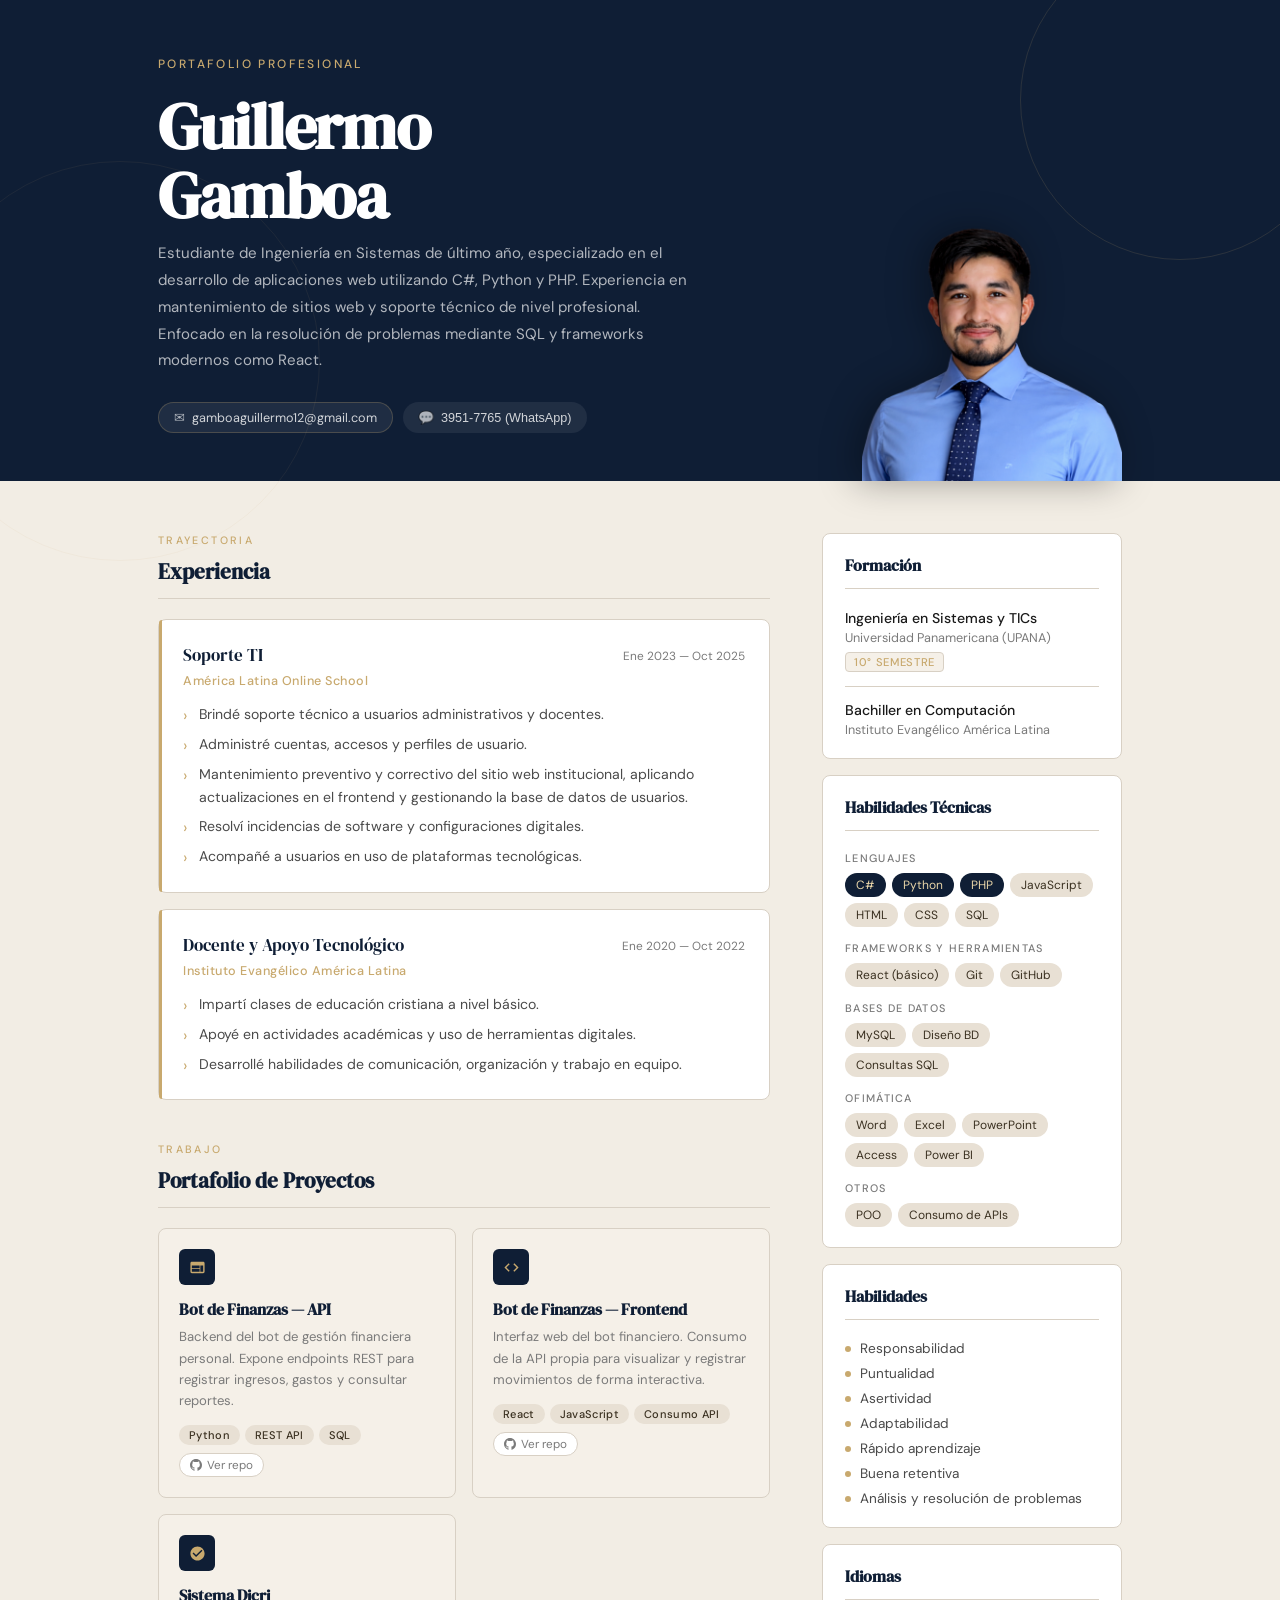
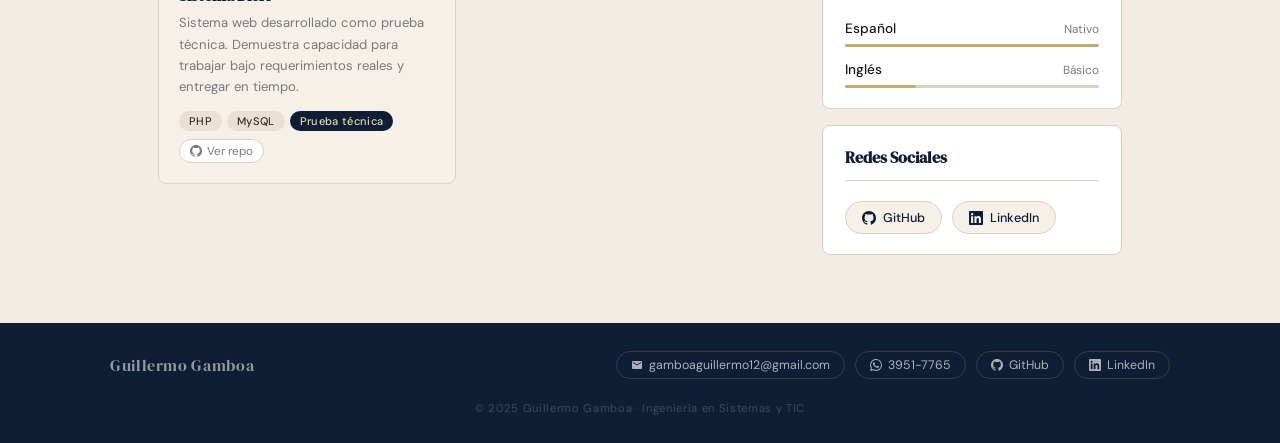
==== commit 7d99921c: "Correct" ====
--- a/index.html
+++ b/index.html
@@ -6,7 +6,7 @@
   <title>Guillermo Gamboa — Ingeniería en Sistemas y TIC</title>
   <link rel="preconnect" href="https://fonts.googleapis.com">
   <link href="https://fonts.googleapis.com/css2?family=DM+Serif+Display:ital@0;1&family=DM+Sans:wght@300;400;500&display=swap" rel="stylesheet">
-  <link rel="stylesheet" href="style.css">
+  <link rel="stylesheet" href="Style.css">
 </head>
 <body>
 
@@ -39,7 +39,7 @@
     <!-- Foto — sin marco, anclada al borde inferior del hero -->
     <div class="photo-wrap">
       <div class="photo-frame">
-        <img src="perfil.png" alt="Foto de Guillermo Gamboa">
+        <img src="Perfil.png" alt="Foto de Guillermo Gamboa">
       </div>
     </div>
 
--- a/Style.css
+++ b/Style.css
@@ -0,0 +1,619 @@
+/* ═══════════════════════════════════════
+   CV — Guillermo Gamboa
+   style.css
+═══════════════════════════════════════ */
+
+*, *::before, *::after { box-sizing: border-box; margin: 0; padding: 0; }
+
+:root {
+  --navy:        #0f1e35;
+  --navy-mid:    #1a2f4a;
+  --slate:       #2d4263;
+  --accent:      #c8a96e;
+  --accent-light:#e8d5a8;
+  --cream:       #faf8f3;
+  --off-white:   #f2ede4;
+  --text-dark:   #1a1a1a;
+  --text-mid:    #4a4a4a;
+  --text-muted:  #7a7a7a;
+  --divider:     #d8d0c4;
+  --section-alt: #f5f0e8;
+  --tag-bg:      #e8e0d4;
+  --tag-text:    #3a3020;
+  font-family: 'DM Sans', sans-serif;
+}
+
+body {
+  background: var(--off-white);
+  color: var(--text-dark);
+  min-height: 100vh;
+}
+
+/* ─── HERO ─── */
+.hero {
+  background: var(--navy);
+  position: relative;
+  overflow: visible;
+}
+
+.hero::before {
+  content: '';
+  position: absolute;
+  top: -60px; right: -60px;
+  width: 320px; height: 320px;
+  border-radius: 50%;
+  border: 1px solid rgba(200,169,110,0.15);
+  pointer-events: none;
+  z-index: 0;
+}
+.hero::after {
+  content: '';
+  position: absolute;
+  bottom: -80px; left: -80px;
+  width: 400px; height: 400px;
+  border-radius: 50%;
+  border: 1px solid rgba(200,169,110,0.08);
+  pointer-events: none;
+  z-index: 0;
+}
+
+.hero-inner {
+  max-width: 1060px;
+  margin: 0 auto;
+  padding: 56px 48px 0;
+  display: grid;
+  grid-template-columns: 1fr auto;
+  gap: 48px;
+  align-items: flex-start;
+  position: relative;
+  z-index: 1;
+}
+
+.hero-text {
+  padding-bottom: 48px;
+}
+
+.hero-text h1 {
+  font-family: 'DM Serif Display', serif;
+  font-size: clamp(2.6rem, 5vw, 4rem);
+  color: #fff;
+  line-height: 1.08;
+  letter-spacing: -0.02em;
+  margin-bottom: 10px;
+}
+
+.hero-text .subtitle {
+  font-size: 0.75rem;
+  font-weight: 500;
+  letter-spacing: 0.2em;
+  text-transform: uppercase;
+  color: var(--accent);
+  margin-bottom: 20px;
+}
+
+.hero-text .profile-text {
+  font-size: 0.94rem;
+  line-height: 1.78;
+  color: rgba(255,255,255,0.68);
+  max-width: 540px;
+}
+
+.hero-contacts {
+  margin-top: 28px;
+  display: flex;
+  flex-wrap: wrap;
+  gap: 10px;
+}
+
+.contact-chip {
+  display: inline-flex;
+  align-items: center;
+  gap: 7px;
+  background: rgba(255,255,255,0.07);
+  border: 1px solid rgba(200,169,110,0.25);
+  border-radius: 100px;
+  padding: 6px 15px;
+  font-size: 0.79rem;
+  color: rgba(255,255,255,0.8);
+  text-decoration: none;
+  transition: background 0.2s, border-color 0.2s, color 0.2s;
+}
+.contact-chip:hover {
+  background: rgba(200,169,110,0.14);
+  border-color: var(--accent);
+  color: var(--accent-light);
+}
+.contact-chip .icon {
+  font-size: 13px;
+  opacity: 0.8;
+}
+
+/* ─── PHOTO — flush bottom-right corner ─── */
+.photo-wrap {
+  position: relative;
+  align-self: flex-end;
+  flex-shrink: 0;
+}
+
+.photo-frame {
+  width: 220px;
+  display: block;
+  position: relative;
+  bottom: 0;
+  /* no border, no background — image sits directly on hero */
+}
+
+.photo-frame img {
+  display: block;
+  width: 100%;
+  height: auto;
+  object-fit: contain;
+  object-position: bottom center;
+  /* drop shadow so the figure reads against the dark bg */
+  filter: drop-shadow(-6px 0 18px rgba(0,0,0,0.35));
+}
+
+/* ─── MAIN LAYOUT ─── */
+.layout {
+  max-width: 1060px;
+  margin: 0 auto;
+  padding: 52px 48px;
+  display: grid;
+  grid-template-columns: 1fr 300px;
+  gap: 52px;
+  align-items: start;
+}
+
+/* ─── SECTIONS ─── */
+section { margin-bottom: 42px; }
+section:last-child { margin-bottom: 0; }
+
+.section-label {
+  font-size: 0.67rem;
+  font-weight: 500;
+  letter-spacing: 0.22em;
+  text-transform: uppercase;
+  color: var(--accent);
+  margin-bottom: 10px;
+}
+
+.section-title {
+  font-family: 'DM Serif Display', serif;
+  font-size: 1.3rem;
+  color: var(--navy);
+  margin-bottom: 20px;
+  padding-bottom: 12px;
+  border-bottom: 1px solid var(--divider);
+}
+
+/* ─── EXPERIENCE CARDS ─── */
+.exp-card {
+  background: #fff;
+  border: 1px solid var(--divider);
+  border-radius: 8px;
+  padding: 24px;
+  margin-bottom: 16px;
+  position: relative;
+  transition: box-shadow 0.2s;
+}
+.exp-card:hover { box-shadow: 0 4px 22px rgba(15,30,53,0.09); }
+.exp-card::before {
+  content: '';
+  position: absolute;
+  left: 0; top: 0; bottom: 0;
+  width: 3px;
+  background: var(--accent);
+  border-radius: 8px 0 0 8px;
+}
+
+.exp-header {
+  display: flex;
+  justify-content: space-between;
+  align-items: flex-start;
+  gap: 12px;
+  margin-bottom: 5px;
+  flex-wrap: wrap;
+}
+
+.exp-role {
+  font-family: 'DM Serif Display', serif;
+  font-size: 1.05rem;
+  color: var(--navy);
+}
+.exp-period {
+  font-size: 0.74rem;
+  color: var(--text-muted);
+  white-space: nowrap;
+  padding-top: 4px;
+}
+.exp-company {
+  font-size: 0.79rem;
+  font-weight: 500;
+  color: var(--accent);
+  margin-bottom: 14px;
+  letter-spacing: 0.04em;
+}
+.exp-list {
+  list-style: none;
+  display: flex;
+  flex-direction: column;
+  gap: 7px;
+}
+.exp-list li {
+  font-size: 0.88rem;
+  color: var(--text-mid);
+  line-height: 1.62;
+  padding-left: 16px;
+  position: relative;
+}
+.exp-list li::before {
+  content: '›';
+  position: absolute;
+  left: 0;
+  color: var(--accent);
+  font-size: 1rem;
+  line-height: 1.58;
+}
+
+/* ─── PORTFOLIO ─── */
+.portfolio-grid {
+  display: grid;
+  grid-template-columns: repeat(auto-fit, minmax(220px, 1fr));
+  gap: 16px;
+}
+
+.portfolio-card {
+  background: var(--section-alt);
+  border: 1px solid var(--divider);
+  border-radius: 8px;
+  padding: 20px;
+  cursor: pointer;
+  text-decoration: none;
+  display: block;
+  color: inherit;
+  transition: box-shadow 0.2s, transform 0.2s;
+}
+.portfolio-card:hover {
+  box-shadow: 0 4px 22px rgba(15,30,53,0.11);
+  transform: translateY(-2px);
+}
+
+.port-icon {
+  width: 36px;
+  height: 36px;
+  background: var(--navy);
+  border-radius: 6px;
+  display: flex;
+  align-items: center;
+  justify-content: center;
+  margin-bottom: 14px;
+}
+.port-icon svg {
+  width: 17px;
+  height: 17px;
+  fill: var(--accent);
+}
+
+.portfolio-card h4 {
+  font-family: 'DM Serif Display', serif;
+  font-size: 0.97rem;
+  color: var(--navy);
+  margin-bottom: 6px;
+}
+.portfolio-card p {
+  font-size: 0.82rem;
+  color: var(--text-muted);
+  line-height: 1.62;
+}
+
+.port-footer {
+  display: flex;
+  align-items: center;
+  justify-content: space-between;
+  margin-top: 14px;
+  flex-wrap: wrap;
+  gap: 8px;
+}
+
+.port-tags {
+  display: flex;
+  flex-wrap: wrap;
+  gap: 5px;
+}
+.port-tag {
+  background: var(--tag-bg);
+  color: var(--tag-text);
+  font-size: 0.69rem;
+  font-weight: 500;
+  padding: 3px 10px;
+  border-radius: 100px;
+  letter-spacing: 0.03em;
+}
+.port-tag.special {
+  background: var(--navy);
+  color: var(--accent-light);
+}
+
+.port-gh-link {
+  display: inline-flex;
+  align-items: center;
+  gap: 5px;
+  font-size: 0.73rem;
+  color: var(--text-muted);
+  text-decoration: none;
+  padding: 3px 10px;
+  border: 1px solid var(--divider);
+  border-radius: 100px;
+  background: #fff;
+  transition: border-color 0.2s, color 0.2s;
+  white-space: nowrap;
+}
+.port-gh-link svg {
+  width: 12px; height: 12px;
+  fill: currentColor;
+  flex-shrink: 0;
+}
+.port-gh-link:hover {
+  color: var(--navy);
+  border-color: var(--navy);
+}
+
+/* ─── SIDEBAR ─── */
+.sidebar section {
+  background: #fff;
+  border: 1px solid var(--divider);
+  border-radius: 8px;
+  padding: 20px 22px;
+  margin-bottom: 16px;
+}
+.sidebar .section-title { font-size: 1rem; }
+
+.skill-group { margin-bottom: 14px; }
+.skill-group:last-child { margin-bottom: 0; }
+
+.skill-group-label {
+  font-size: 0.68rem;
+  font-weight: 500;
+  letter-spacing: 0.12em;
+  text-transform: uppercase;
+  color: var(--text-muted);
+  margin-bottom: 8px;
+}
+.skill-tags {
+  display: flex;
+  flex-wrap: wrap;
+  gap: 6px;
+}
+.skill-tag {
+  background: var(--tag-bg);
+  color: var(--tag-text);
+  font-size: 0.75rem;
+  padding: 4px 11px;
+  border-radius: 100px;
+}
+.skill-tag.highlight {
+  background: var(--navy);
+  color: var(--accent-light);
+}
+
+.soft-list {
+  list-style: none;
+  display: flex;
+  flex-direction: column;
+  gap: 8px;
+}
+.soft-list li {
+  font-size: 0.85rem;
+  color: var(--text-mid);
+  display: flex;
+  align-items: center;
+  gap: 9px;
+}
+.soft-list li::before {
+  content: '';
+  display: inline-block;
+  width: 6px; height: 6px;
+  border-radius: 50%;
+  background: var(--accent);
+  flex-shrink: 0;
+}
+
+.edu-item {
+  margin-bottom: 14px;
+  padding-bottom: 14px;
+  border-bottom: 1px solid var(--divider);
+}
+.edu-item:last-child { margin-bottom: 0; padding-bottom: 0; border-bottom: none; }
+.edu-degree { font-weight: 500; font-size: 0.88rem; color: var(--text-dark); margin-bottom: 2px; }
+.edu-school  { font-size: 0.79rem; color: var(--text-muted); }
+.edu-badge {
+  display: inline-block;
+  margin-top: 6px;
+  background: var(--section-alt);
+  border: 1px solid var(--divider);
+  border-radius: 4px;
+  padding: 2px 8px;
+  font-size: 0.7rem;
+  color: var(--accent);
+  font-weight: 500;
+  letter-spacing: 0.06em;
+  text-transform: uppercase;
+}
+
+.lang-row {
+  display: flex;
+  justify-content: space-between;
+  align-items: center;
+  font-size: 0.85rem;
+  margin-bottom: 7px;
+}
+.lang-name  { color: var(--text-dark); font-weight: 500; }
+.lang-level { font-size: 0.74rem; color: var(--text-muted); }
+.lang-bar {
+  height: 3px;
+  background: var(--divider);
+  border-radius: 2px;
+  overflow: hidden;
+  margin-bottom: 14px;
+}
+.lang-bar:last-child { margin-bottom: 0; }
+.lang-fill {
+  height: 100%;
+  background: var(--accent);
+  border-radius: 2px;
+}
+
+.social-links { display: flex; gap: 10px; flex-wrap: wrap; }
+.social-btn {
+  display: inline-flex;
+  align-items: center;
+  gap: 7px;
+  padding: 7px 16px;
+  background: var(--section-alt);
+  border: 1px solid var(--divider);
+  border-radius: 100px;
+  font-size: 0.79rem;
+  font-weight: 500;
+  color: var(--navy);
+  text-decoration: none;
+  transition: background 0.2s, border-color 0.2s, color 0.2s;
+}
+.social-btn:hover {
+  background: var(--navy);
+  color: var(--accent);
+  border-color: var(--navy);
+}
+.social-btn svg {
+  width: 14px; height: 14px;
+  fill: currentColor;
+  flex-shrink: 0;
+}
+
+/* ─── FOOTER ─── */
+footer {
+  background: var(--navy);
+  padding: 28px 48px;
+}
+.footer-inner {
+  max-width: 1060px;
+  margin: 0 auto;
+  display: flex;
+  align-items: center;
+  justify-content: space-between;
+  flex-wrap: wrap;
+  gap: 16px;
+}
+.footer-name {
+  font-family: 'DM Serif Display', serif;
+  font-size: 1rem;
+  color: rgba(255,255,255,0.55);
+  letter-spacing: 0.04em;
+}
+.footer-links {
+  display: flex;
+  flex-wrap: wrap;
+  gap: 10px;
+}
+.footer-link {
+  display: inline-flex;
+  align-items: center;
+  gap: 6px;
+  padding: 5px 14px;
+  border: 1px solid rgba(200,169,110,0.22);
+  border-radius: 100px;
+  font-size: 0.77rem;
+  color: rgba(255,255,255,0.65);
+  text-decoration: none;
+  transition: border-color 0.2s, color 0.2s, background 0.2s;
+}
+.footer-link:hover {
+  background: rgba(200,169,110,0.12);
+  border-color: var(--accent);
+  color: var(--accent-light);
+}
+.footer-link svg {
+  width: 12px; height: 12px;
+  fill: currentColor;
+  flex-shrink: 0;
+}
+.footer-copy {
+  width: 100%;
+  text-align: center;
+  font-size: 0.7rem;
+  color: rgba(255,255,255,0.2);
+  margin-top: 6px;
+  letter-spacing: 0.06em;
+}
+
+/* ─── HERO TOP ROW (nombre + foto inline móvil) ─── */
+.hero-top {
+  display: flex;
+  align-items: flex-end;
+  justify-content: space-between;
+  gap: 16px;
+  margin-bottom: 0;
+}
+
+.hero-name-block { flex: 1; }
+
+/* La foto inline (dentro del texto) se oculta en desktop */
+.photo-inline { display: none; }
+
+/* La foto desktop (columna separada) se muestra normalmente */
+.photo-desktop { display: block; }
+
+/* ─── RESPONSIVE ─── */
+
+/* Tablet: mantiene texto + foto lado a lado, foto más pequeña */
+@media (max-width: 860px) {
+  .hero-inner {
+    grid-template-columns: 1fr 160px;
+    padding: 40px 28px 0;
+    gap: 24px;
+    align-items: flex-start;
+  }
+  .photo-desktop { display: block; }
+  .photo-inline  { display: none; }
+  .photo-frame { width: 160px; }
+  .hero-text { padding-bottom: 32px; }
+  .hero-text h1 { font-size: clamp(2rem, 5vw, 2.8rem); }
+
+  .layout {
+    grid-template-columns: 1fr;
+    padding: 36px 24px;
+    gap: 0;
+  }
+  .sidebar section { margin-bottom: 16px; }
+  footer { padding: 24px 24px; }
+}
+
+/* Móvil: una sola columna, foto al lado del nombre */
+@media (max-width: 480px) {
+  /* hero-inner pasa a una sola columna, ocultamos la foto desktop */
+  .hero-inner {
+    grid-template-columns: 1fr;
+    padding: 28px 20px 0;
+    gap: 0;
+  }
+  .photo-desktop { display: none; }
+  .photo-inline  { display: block; flex-shrink: 0; }
+
+  /* La foto inline se ancla al fondo de la fila del nombre */
+  .photo-inline .photo-frame {
+    width: 110px;
+    align-self: flex-end;
+  }
+
+  .hero-text { padding-bottom: 0; }
+  .hero-text h1 { font-size: 1.9rem; }
+
+  .profile-text { margin-top: 12px; }
+
+  .exp-header { flex-direction: column; gap: 3px; }
+  .portfolio-grid { grid-template-columns: 1fr; }
+  .footer-inner { flex-direction: column; align-items: flex-start; }
+}
+
+@media (min-width: 1200px) {
+  .photo-frame { width: 260px; }
+}
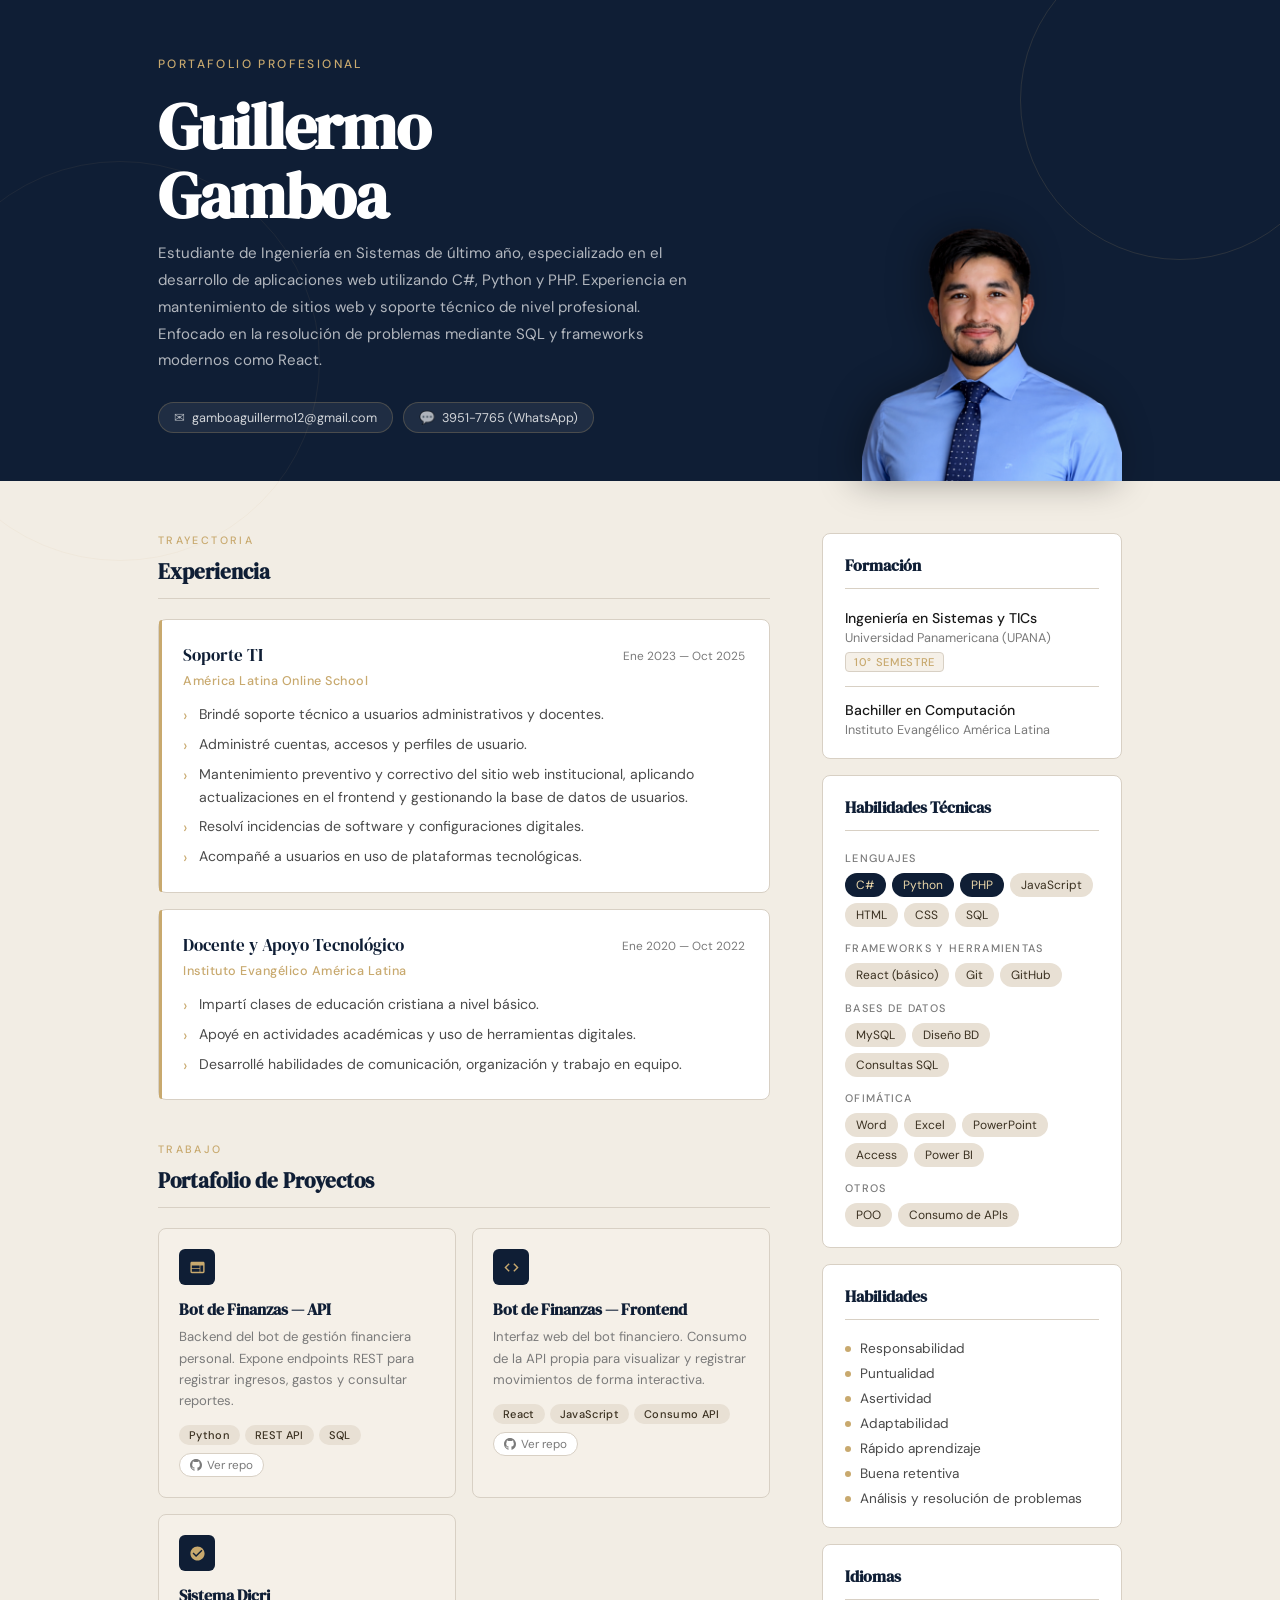
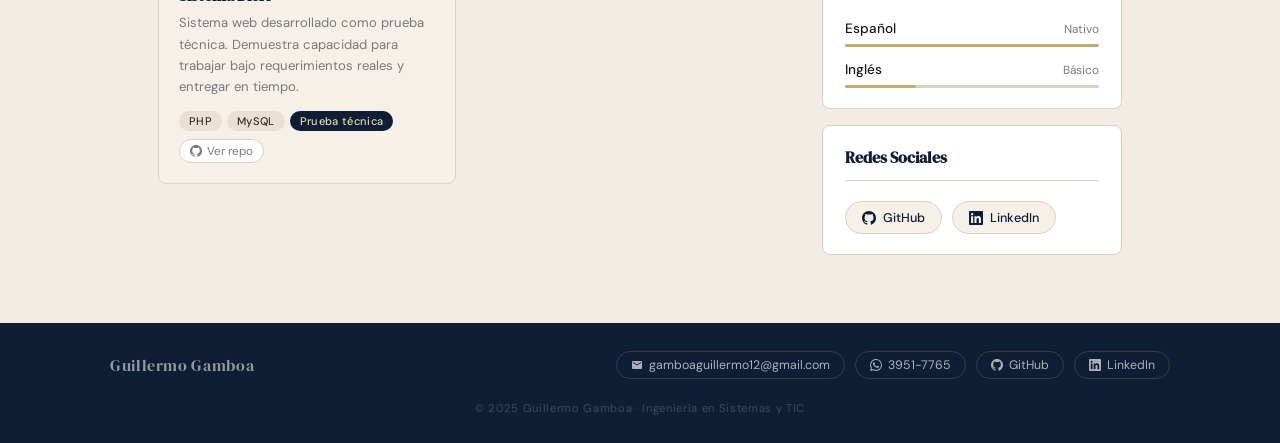
==== commit be9cde2b: "Update Repo" ====
--- a/index.html
+++ b/index.html
@@ -30,7 +30,7 @@
         <a href="mailto:gamboaguillermo12@gmail.com" class="contact-chip">
           <span class="icon">✉</span> gamboaguillermo12@gmail.com
         </a>
-        <button onclick="openWhatsApp()" class="contact-chip" style="border:none;cursor:pointer;">
+        <button onclick="openWhatsApp()" class="contact-chip">
           <span class="icon">💬</span> 3951-7765 (WhatsApp)
         </button>
       </div>
@@ -291,7 +291,7 @@
         <svg viewBox="0 0 24 24"><path d="M20 4H4c-1.1 0-2 .9-2 2v12c0 1.1.9 2 2 2h16c1.1 0 2-.9 2-2V6c0-1.1-.9-2-2-2zm0 4l-8 5-8-5V6l8 5 8-5v2z"/></svg>
         gamboaguillermo12@gmail.com
       </a>
-      <button onclick="openWhatsApp()" class="footer-link" style="background:none;border:1px solid rgba(200,169,110,0.22);cursor:pointer;font-family:inherit;">
+      <button onclick="openWhatsApp()" class="footer-link">
         <svg viewBox="0 0 24 24"><path d="M17.472 14.382c-.297-.149-1.758-.867-2.03-.967-.273-.099-.471-.148-.67.15-.197.297-.767.966-.94 1.164-.173.199-.347.223-.644.075-.297-.15-1.255-.463-2.39-1.475-.883-.788-1.48-1.761-1.653-2.059-.173-.297-.018-.458.13-.606.134-.133.298-.347.446-.52.149-.174.198-.298.298-.497.099-.198.05-.371-.025-.52-.075-.149-.669-1.612-.916-2.207-.242-.579-.487-.5-.669-.51-.173-.008-.371-.01-.57-.01-.198 0-.52.074-.792.372-.272.297-1.04 1.016-1.04 2.479 0 1.462 1.065 2.875 1.213 3.074.149.198 2.096 3.2 5.077 4.487.709.306 1.262.489 1.694.625.712.227 1.36.195 1.871.118.571-.085 1.758-.719 2.006-1.413.248-.694.248-1.289.173-1.413-.074-.124-.272-.198-.57-.347m-5.421 7.403h-.004a9.87 9.87 0 0 1-5.031-1.378l-.361-.214-3.741.982.998-3.648-.235-.374a9.86 9.86 0 0 1-1.51-5.26c.001-5.45 4.436-9.884 9.888-9.884 2.64 0 5.122 1.03 6.988 2.898a9.825 9.825 0 0 1 2.893 6.994c-.003 5.45-4.437 9.884-9.885 9.884m8.413-18.297A11.815 11.815 0 0 0 12.05 0C5.495 0 .16 5.335.157 11.892c0 2.096.547 4.142 1.588 5.945L.057 24l6.305-1.654a11.882 11.882 0 0 0 5.683 1.448h.005c6.554 0 11.89-5.335 11.893-11.893a11.821 11.821 0 0 0-3.48-8.413z"/></svg>
         3951-7765
       </button>
@@ -308,6 +308,6 @@
   </div>
 </footer>
 
-<script src="main.js"></script>
+<script src="Main.js"></script>
 </body>
 </html>
--- a/Style.css
+++ b/Style.css
@@ -117,6 +117,8 @@
   color: rgba(255,255,255,0.8);
   text-decoration: none;
   transition: background 0.2s, border-color 0.2s, color 0.2s;
+  font-family: inherit;
+  cursor: pointer;
 }
 .contact-chip:hover {
   background: rgba(200,169,110,0.14);
@@ -525,6 +527,9 @@
   color: rgba(255,255,255,0.65);
   text-decoration: none;
   transition: border-color 0.2s, color 0.2s, background 0.2s;
+  font-family: inherit;
+  background: none;
+  cursor: pointer;
 }
 .footer-link:hover {
   background: rgba(200,169,110,0.12);
@@ -545,26 +550,9 @@
   letter-spacing: 0.06em;
 }
 
-/* ─── HERO TOP ROW (nombre + foto inline móvil) ─── */
-.hero-top {
-  display: flex;
-  align-items: flex-end;
-  justify-content: space-between;
-  gap: 16px;
-  margin-bottom: 0;
-}
-
-.hero-name-block { flex: 1; }
-
-/* La foto inline (dentro del texto) se oculta en desktop */
-.photo-inline { display: none; }
-
-/* La foto desktop (columna separada) se muestra normalmente */
-.photo-desktop { display: block; }
-
 /* ─── RESPONSIVE ─── */
 
-/* Tablet: mantiene texto + foto lado a lado, foto más pequeña */
+/* Tablet */
 @media (max-width: 860px) {
   .hero-inner {
     grid-template-columns: 1fr 160px;
@@ -572,8 +560,6 @@
     gap: 24px;
     align-items: flex-start;
   }
-  .photo-desktop { display: block; }
-  .photo-inline  { display: none; }
   .photo-frame { width: 160px; }
   .hero-text { padding-bottom: 32px; }
   .hero-text h1 { font-size: clamp(2rem, 5vw, 2.8rem); }
@@ -587,28 +573,16 @@
   footer { padding: 24px 24px; }
 }
 
-/* Móvil: una sola columna, foto al lado del nombre */
+/* Móvil */
 @media (max-width: 480px) {
-  /* hero-inner pasa a una sola columna, ocultamos la foto desktop */
   .hero-inner {
     grid-template-columns: 1fr;
     padding: 28px 20px 0;
     gap: 0;
   }
-  .photo-desktop { display: none; }
-  .photo-inline  { display: block; flex-shrink: 0; }
-
-  /* La foto inline se ancla al fondo de la fila del nombre */
-  .photo-inline .photo-frame {
-    width: 110px;
-    align-self: flex-end;
-  }
-
   .hero-text { padding-bottom: 0; }
   .hero-text h1 { font-size: 1.9rem; }
-
   .profile-text { margin-top: 12px; }
-
   .exp-header { flex-direction: column; gap: 3px; }
   .portfolio-grid { grid-template-columns: 1fr; }
   .footer-inner { flex-direction: column; align-items: flex-start; }
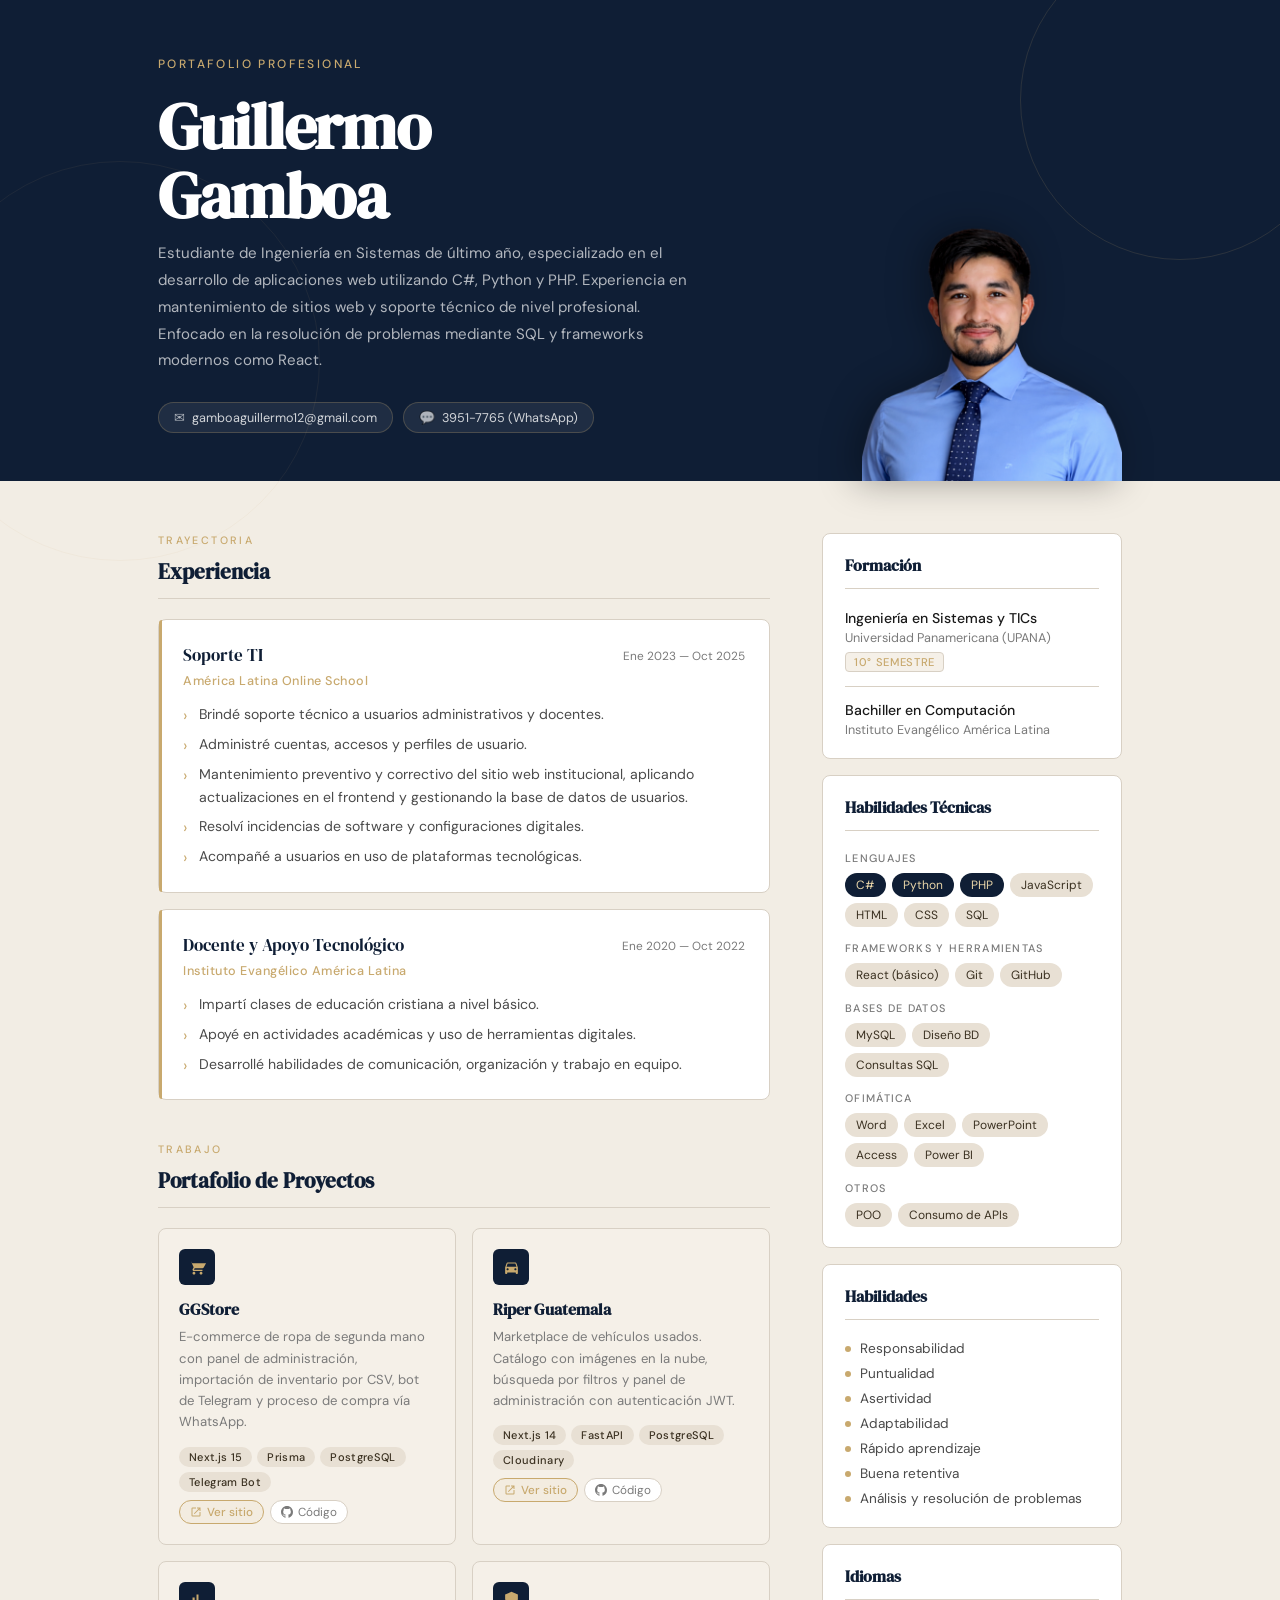
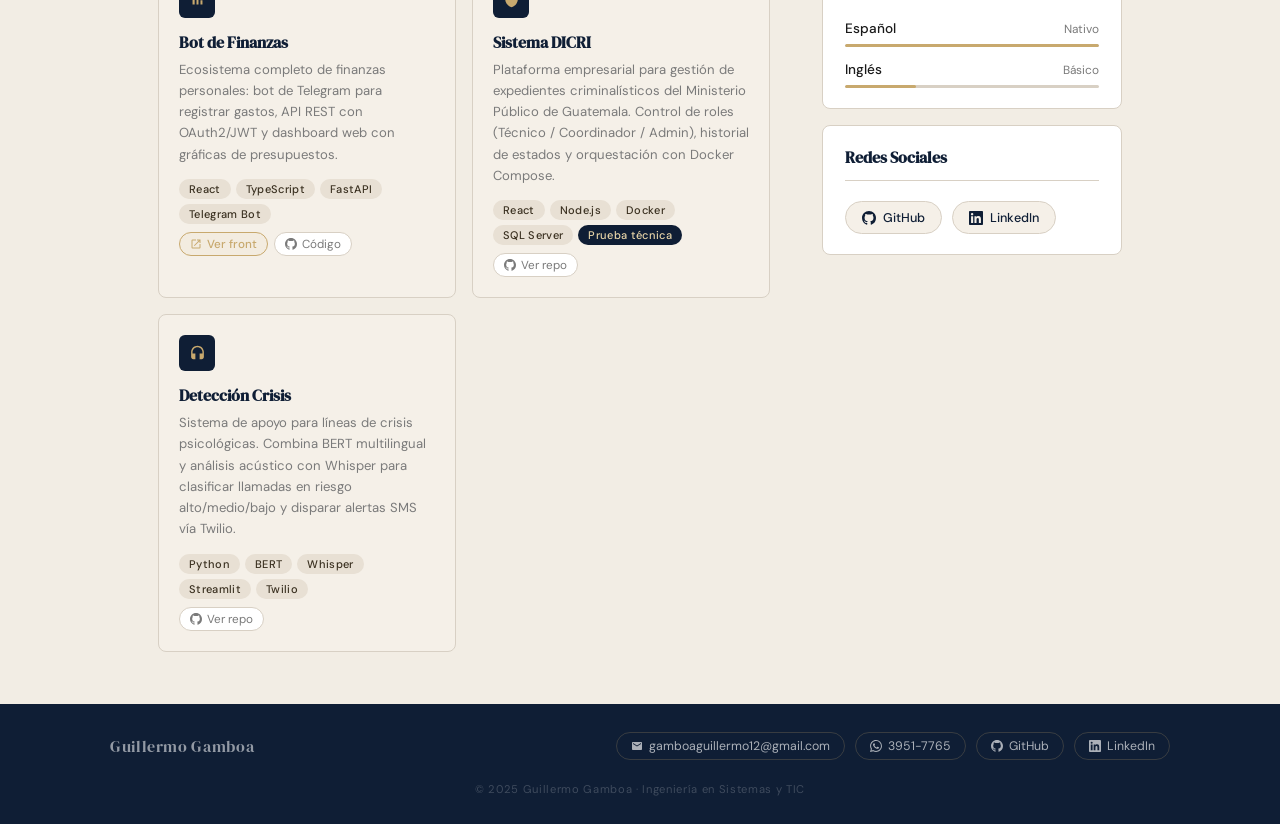
==== commit d8f3c3ce: "Modify CV to Portafolio" ====
--- a/index.html
+++ b/index.html
@@ -95,62 +95,134 @@
 
       <div class="portfolio-grid">
 
-        <a class="portfolio-card" href="https://github.com/G-Gamboa/BotFinanzasAPI" target="_blank" rel="noopener">
-          <div class="port-icon">
-            <svg viewBox="0 0 24 24"><path d="M20 4H4c-1.1 0-2 .9-2 2v12c0 1.1.9 2 2 2h16c1.1 0 2-.9 2-2V6c0-1.1-.9-2-2-2zm-5 14H4v-4h11v4zm0-5H4V9h11v4zm5 5h-4V9h4v9z"/></svg>
-          </div>
-          <h4>Bot de Finanzas — API</h4>
-          <p>Backend del bot de gestión financiera personal. Expone endpoints REST para registrar ingresos, gastos y consultar reportes.</p>
+        <!-- GGStore -->
+        <div class="portfolio-card">
+          <div class="port-icon">
+            <svg viewBox="0 0 24 24"><path d="M7 18c-1.1 0-2 .9-2 2s.9 2 2 2 2-.9 2-2-.9-2-2-2zM1 2v2h2l3.6 7.59-1.35 2.45C5.16 14.28 5 14.62 5 15c0 1.1.9 2 2 2h12v-2H7.42c-.14 0-.25-.11-.25-.25l.03-.12.9-1.63H19c.75 0 1.41-.41 1.75-1.03l3.58-6.49A1 1 0 0 0 23.42 6H4.21l-.94-2H1zm16 16c-1.1 0-2 .9-2 2s.9 2 2 2 2-.9 2-2-.9-2-2-2z"/></svg>
+          </div>
+          <h4>GGStore</h4>
+          <p>E-commerce de ropa de segunda mano con panel de administración, importación de inventario por CSV, bot de Telegram y proceso de compra vía WhatsApp.</p>
+          <div class="port-footer">
+            <div class="port-tags">
+              <span class="port-tag">Next.js 15</span>
+              <span class="port-tag">Prisma</span>
+              <span class="port-tag">PostgreSQL</span>
+              <span class="port-tag">Telegram Bot</span>
+            </div>
+            <div class="port-actions">
+              <a href="https://ggstore.lat" target="_blank" rel="noopener" class="port-live-link">
+                <svg viewBox="0 0 24 24"><path d="M19 19H5V5h7V3H5a2 2 0 0 0-2 2v14a2 2 0 0 0 2 2h14a2 2 0 0 0 2-2v-7h-2v7zM14 3v2h3.59l-9.83 9.83 1.41 1.41L19 6.41V10h2V3h-7z"/></svg>
+                Ver sitio
+              </a>
+              <a href="https://github.com/G-Gamboa/GGStore" target="_blank" rel="noopener" class="port-gh-link">
+                <svg viewBox="0 0 24 24"><path d="M12 0C5.37 0 0 5.37 0 12c0 5.31 3.435 9.795 8.205 11.385.6.105.825-.255.825-.57 0-.285-.015-1.23-.015-2.235-3.015.555-3.795-.735-4.035-1.41-.135-.345-.72-1.41-1.23-1.695-.42-.225-1.02-.78-.015-.795.945-.015 1.62.87 1.845 1.23 1.08 1.815 2.805 1.305 3.495.99.105-.78.42-1.305.765-1.605-2.67-.3-5.46-1.335-5.46-5.925 0-1.305.465-2.385 1.23-3.225-.12-.3-.54-1.53.12-3.18 0 0 1.005-.315 3.3 1.23.96-.27 1.98-.405 3-.405s2.04.135 3 .405c2.295-1.56 3.3-1.23 3.3-1.23.66 1.65.24 2.88.12 3.18.765.84 1.23 1.905 1.23 3.225 0 4.605-2.805 5.625-5.475 5.925.435.375.81 1.095.81 2.22 0 1.605-.015 2.895-.015 3.3 0 .315.225.69.825.57A12.02 12.02 0 0 0 24 12c0-6.63-5.37-12-12-12z"/></svg>
+                Código
+              </a>
+            </div>
+          </div>
+        </div>
+
+        <!-- Riper -->
+        <div class="portfolio-card">
+          <div class="port-icon">
+            <svg viewBox="0 0 24 24"><path d="M18.92 6.01C18.72 5.42 18.16 5 17.5 5h-11c-.66 0-1.21.42-1.42 1.01L3 12v8c0 .55.45 1 1 1h1c.55 0 1-.45 1-1v-1h12v1c0 .55.45 1 1 1h1c.55 0 1-.45 1-1v-8l-2.08-5.99zM6.5 16c-.83 0-1.5-.67-1.5-1.5S5.67 13 6.5 13s1.5.67 1.5 1.5S7.33 16 6.5 16zm11 0c-.83 0-1.5-.67-1.5-1.5s.67-1.5 1.5-1.5 1.5.67 1.5 1.5-.67 1.5-1.5 1.5zM5 11l1.5-4.5h11L19 11H5z"/></svg>
+          </div>
+          <h4>Riper Guatemala</h4>
+          <p>Marketplace de vehículos usados. Catálogo con imágenes en la nube, búsqueda por filtros y panel de administración con autenticación JWT.</p>
+          <div class="port-footer">
+            <div class="port-tags">
+              <span class="port-tag">Next.js 14</span>
+              <span class="port-tag">FastAPI</span>
+              <span class="port-tag">PostgreSQL</span>
+              <span class="port-tag">Cloudinary</span>
+            </div>
+            <div class="port-actions">
+              <a href="https://riperguatemala.com" target="_blank" rel="noopener" class="port-live-link">
+                <svg viewBox="0 0 24 24"><path d="M19 19H5V5h7V3H5a2 2 0 0 0-2 2v14a2 2 0 0 0 2 2h14a2 2 0 0 0 2-2v-7h-2v7zM14 3v2h3.59l-9.83 9.83 1.41 1.41L19 6.41V10h2V3h-7z"/></svg>
+                Ver sitio
+              </a>
+              <a href="https://github.com/G-Gamboa/Riper" target="_blank" rel="noopener" class="port-gh-link">
+                <svg viewBox="0 0 24 24"><path d="M12 0C5.37 0 0 5.37 0 12c0 5.31 3.435 9.795 8.205 11.385.6.105.825-.255.825-.57 0-.285-.015-1.23-.015-2.235-3.015.555-3.795-.735-4.035-1.41-.135-.345-.72-1.41-1.23-1.695-.42-.225-1.02-.78-.015-.795.945-.015 1.62.87 1.845 1.23 1.08 1.815 2.805 1.305 3.495.99.105-.78.42-1.305.765-1.605-2.67-.3-5.46-1.335-5.46-5.925 0-1.305.465-2.385 1.23-3.225-.12-.3-.54-1.53.12-3.18 0 0 1.005-.315 3.3 1.23.96-.27 1.98-.405 3-.405s2.04.135 3 .405c2.295-1.56 3.3-1.23 3.3-1.23.66 1.65.24 2.88.12 3.18.765.84 1.23 1.905 1.23 3.225 0 4.605-2.805 5.625-5.475 5.925.435.375.81 1.095.81 2.22 0 1.605-.015 2.895-.015 3.3 0 .315.225.69.825.57A12.02 12.02 0 0 0 24 12c0-6.63-5.37-12-12-12z"/></svg>
+                Código
+              </a>
+            </div>
+          </div>
+        </div>
+
+        <!-- Bot de Finanzas -->
+        <div class="portfolio-card">
+          <div class="port-icon">
+            <svg viewBox="0 0 24 24"><path d="M5 9.2h3V19H5zM10.6 5h2.8v14h-2.8zm5.6 8H19v6h-2.8z"/></svg>
+          </div>
+          <h4>Bot de Finanzas</h4>
+          <p>Ecosistema completo de finanzas personales: bot de Telegram para registrar gastos, API REST con OAuth2/JWT y dashboard web con gráficas de presupuestos.</p>
+          <div class="port-footer">
+            <div class="port-tags">
+              <span class="port-tag">React</span>
+              <span class="port-tag">TypeScript</span>
+              <span class="port-tag">FastAPI</span>
+              <span class="port-tag">Telegram Bot</span>
+            </div>
+            <div class="port-actions">
+              <a href="https://g-gamboa.github.io/BotFinanzasFront/" target="_blank" rel="noopener" class="port-live-link">
+                <svg viewBox="0 0 24 24"><path d="M19 19H5V5h7V3H5a2 2 0 0 0-2 2v14a2 2 0 0 0 2 2h14a2 2 0 0 0 2-2v-7h-2v7zM14 3v2h3.59l-9.83 9.83 1.41 1.41L19 6.41V10h2V3h-7z"/></svg>
+                Ver front
+              </a>
+              <a href="https://github.com/G-Gamboa/BotFinanzasAPI" target="_blank" rel="noopener" class="port-gh-link">
+                <svg viewBox="0 0 24 24"><path d="M12 0C5.37 0 0 5.37 0 12c0 5.31 3.435 9.795 8.205 11.385.6.105.825-.255.825-.57 0-.285-.015-1.23-.015-2.235-3.015.555-3.795-.735-4.035-1.41-.135-.345-.72-1.41-1.23-1.695-.42-.225-1.02-.78-.015-.795.945-.015 1.62.87 1.845 1.23 1.08 1.815 2.805 1.305 3.495.99.105-.78.42-1.305.765-1.605-2.67-.3-5.46-1.335-5.46-5.925 0-1.305.465-2.385 1.23-3.225-.12-.3-.54-1.53.12-3.18 0 0 1.005-.315 3.3 1.23.96-.27 1.98-.405 3-.405s2.04.135 3 .405c2.295-1.56 3.3-1.23 3.3-1.23.66 1.65.24 2.88.12 3.18.765.84 1.23 1.905 1.23 3.225 0 4.605-2.805 5.625-5.475 5.925.435.375.81 1.095.81 2.22 0 1.605-.015 2.895-.015 3.3 0 .315.225.69.825.57A12.02 12.02 0 0 0 24 12c0-6.63-5.37-12-12-12z"/></svg>
+                Código
+              </a>
+            </div>
+          </div>
+        </div>
+
+        <!-- Sistema DICRI -->
+        <div class="portfolio-card">
+          <div class="port-icon">
+            <svg viewBox="0 0 24 24"><path d="M12 1L3 5v6c0 5.55 3.84 10.74 9 12 5.16-1.26 9-6.45 9-12V5l-9-4z"/></svg>
+          </div>
+          <h4>Sistema DICRI</h4>
+          <p>Plataforma empresarial para gestión de expedientes criminalísticos del Ministerio Público de Guatemala. Control de roles (Técnico / Coordinador / Admin), historial de estados y orquestación con Docker Compose.</p>
+          <div class="port-footer">
+            <div class="port-tags">
+              <span class="port-tag">React</span>
+              <span class="port-tag">Node.js</span>
+              <span class="port-tag">Docker</span>
+              <span class="port-tag">SQL Server</span>
+              <span class="port-tag special">Prueba técnica</span>
+            </div>
+            <div class="port-actions">
+              <a href="https://github.com/G-Gamboa/SistemaDicri" target="_blank" rel="noopener" class="port-gh-link">
+                <svg viewBox="0 0 24 24"><path d="M12 0C5.37 0 0 5.37 0 12c0 5.31 3.435 9.795 8.205 11.385.6.105.825-.255.825-.57 0-.285-.015-1.23-.015-2.235-3.015.555-3.795-.735-4.035-1.41-.135-.345-.72-1.41-1.23-1.695-.42-.225-1.02-.78-.015-.795.945-.015 1.62.87 1.845 1.23 1.08 1.815 2.805 1.305 3.495.99.105-.78.42-1.305.765-1.605-2.67-.3-5.46-1.335-5.46-5.925 0-1.305.465-2.385 1.23-3.225-.12-.3-.54-1.53.12-3.18 0 0 1.005-.315 3.3 1.23.96-.27 1.98-.405 3-.405s2.04.135 3 .405c2.295-1.56 3.3-1.23 3.3-1.23.66 1.65.24 2.88.12 3.18.765.84 1.23 1.905 1.23 3.225 0 4.605-2.805 5.625-5.475 5.925.435.375.81 1.095.81 2.22 0 1.605-.015 2.895-.015 3.3 0 .315.225.69.825.57A12.02 12.02 0 0 0 24 12c0-6.63-5.37-12-12-12z"/></svg>
+                Ver repo
+              </a>
+            </div>
+          </div>
+        </div>
+
+        <!-- DetecciónCrisis -->
+        <div class="portfolio-card">
+          <div class="port-icon">
+            <svg viewBox="0 0 24 24"><path d="M12 1c-4.97 0-9 4.03-9 9v7c0 1.66 1.34 3 3 3h3v-8H5v-2c0-3.87 3.13-7 7-7s7 3.13 7 7v2h-4v8h3c1.66 0 3-1.34 3-3v-7c0-4.97-4.03-9-9-9z"/></svg>
+          </div>
+          <h4>Detección Crisis</h4>
+          <p>Sistema de apoyo para líneas de crisis psicológicas. Combina BERT multilingual y análisis acústico con Whisper para clasificar llamadas en riesgo alto/medio/bajo y disparar alertas SMS vía Twilio.</p>
           <div class="port-footer">
             <div class="port-tags">
               <span class="port-tag">Python</span>
-              <span class="port-tag">REST API</span>
-              <span class="port-tag">SQL</span>
-            </div>
-            <span class="port-gh-link">
-              <svg viewBox="0 0 24 24"><path d="M12 0C5.37 0 0 5.37 0 12c0 5.31 3.435 9.795 8.205 11.385.6.105.825-.255.825-.57 0-.285-.015-1.23-.015-2.235-3.015.555-3.795-.735-4.035-1.41-.135-.345-.72-1.41-1.23-1.695-.42-.225-1.02-.78-.015-.795.945-.015 1.62.87 1.845 1.23 1.08 1.815 2.805 1.305 3.495.99.105-.78.42-1.305.765-1.605-2.67-.3-5.46-1.335-5.46-5.925 0-1.305.465-2.385 1.23-3.225-.12-.3-.54-1.53.12-3.18 0 0 1.005-.315 3.3 1.23.96-.27 1.98-.405 3-.405s2.04.135 3 .405c2.295-1.56 3.3-1.23 3.3-1.23.66 1.65.24 2.88.12 3.18.765.84 1.23 1.905 1.23 3.225 0 4.605-2.805 5.625-5.475 5.925.435.375.81 1.095.81 2.22 0 1.605-.015 2.895-.015 3.3 0 .315.225.69.825.57A12.02 12.02 0 0 0 24 12c0-6.63-5.37-12-12-12z"/></svg>
-              Ver repo
-            </span>
-          </div>
-        </a>
-
-        <a class="portfolio-card" href="https://github.com/G-Gamboa/BotFinanzasFront" target="_blank" rel="noopener">
-          <div class="port-icon">
-            <svg viewBox="0 0 24 24"><path d="M9.4 16.6L4.8 12l4.6-4.6L8 6l-6 6 6 6 1.4-1.4zm5.2 0l4.6-4.6-4.6-4.6L16 6l6 6-6 6-1.4-1.4z"/></svg>
-          </div>
-          <h4>Bot de Finanzas — Frontend</h4>
-          <p>Interfaz web del bot financiero. Consumo de la API propia para visualizar y registrar movimientos de forma interactiva.</p>
-          <div class="port-footer">
-            <div class="port-tags">
-              <span class="port-tag">React</span>
-              <span class="port-tag">JavaScript</span>
-              <span class="port-tag">Consumo API</span>
-            </div>
-            <span class="port-gh-link">
-              <svg viewBox="0 0 24 24"><path d="M12 0C5.37 0 0 5.37 0 12c0 5.31 3.435 9.795 8.205 11.385.6.105.825-.255.825-.57 0-.285-.015-1.23-.015-2.235-3.015.555-3.795-.735-4.035-1.41-.135-.345-.72-1.41-1.23-1.695-.42-.225-1.02-.78-.015-.795.945-.015 1.62.87 1.845 1.23 1.08 1.815 2.805 1.305 3.495.99.105-.78.42-1.305.765-1.605-2.67-.3-5.46-1.335-5.46-5.925 0-1.305.465-2.385 1.23-3.225-.12-.3-.54-1.53.12-3.18 0 0 1.005-.315 3.3 1.23.96-.27 1.98-.405 3-.405s2.04.135 3 .405c2.295-1.56 3.3-1.23 3.3-1.23.66 1.65.24 2.88.12 3.18.765.84 1.23 1.905 1.23 3.225 0 4.605-2.805 5.625-5.475 5.925.435.375.81 1.095.81 2.22 0 1.605-.015 2.895-.015 3.3 0 .315.225.69.825.57A12.02 12.02 0 0 0 24 12c0-6.63-5.37-12-12-12z"/></svg>
-              Ver repo
-            </span>
-          </div>
-        </a>
-
-        <a class="portfolio-card" href="https://github.com/G-Gamboa/SistemaDicri" target="_blank" rel="noopener">
-          <div class="port-icon">
-            <svg viewBox="0 0 24 24"><path d="M12 2C6.48 2 2 6.48 2 12s4.48 10 10 10 10-4.48 10-10S17.52 2 12 2zm-2 15l-5-5 1.41-1.41L10 14.17l7.59-7.59L19 8l-9 9z"/></svg>
-          </div>
-          <h4>Sistema Dicri</h4>
-          <p>Sistema web desarrollado como prueba técnica. Demuestra capacidad para trabajar bajo requerimientos reales y entregar en tiempo.</p>
-          <div class="port-footer">
-            <div class="port-tags">
-              <span class="port-tag">PHP</span>
-              <span class="port-tag">MySQL</span>
-              <span class="port-tag special">Prueba técnica</span>
-            </div>
-            <span class="port-gh-link">
-              <svg viewBox="0 0 24 24"><path d="M12 0C5.37 0 0 5.37 0 12c0 5.31 3.435 9.795 8.205 11.385.6.105.825-.255.825-.57 0-.285-.015-1.23-.015-2.235-3.015.555-3.795-.735-4.035-1.41-.135-.345-.72-1.41-1.23-1.695-.42-.225-1.02-.78-.015-.795.945-.015 1.62.87 1.845 1.23 1.08 1.815 2.805 1.305 3.495.99.105-.78.42-1.305.765-1.605-2.67-.3-5.46-1.335-5.46-5.925 0-1.305.465-2.385 1.23-3.225-.12-.3-.54-1.53.12-3.18 0 0 1.005-.315 3.3 1.23.96-.27 1.98-.405 3-.405s2.04.135 3 .405c2.295-1.56 3.3-1.23 3.3-1.23.66 1.65.24 2.88.12 3.18.765.84 1.23 1.905 1.23 3.225 0 4.605-2.805 5.625-5.475 5.925.435.375.81 1.095.81 2.22 0 1.605-.015 2.895-.015 3.3 0 .315.225.69.825.57A12.02 12.02 0 0 0 24 12c0-6.63-5.37-12-12-12z"/></svg>
-              Ver repo
-            </span>
-          </div>
-        </a>
+              <span class="port-tag">BERT</span>
+              <span class="port-tag">Whisper</span>
+              <span class="port-tag">Streamlit</span>
+              <span class="port-tag">Twilio</span>
+            </div>
+            <div class="port-actions">
+              <a href="https://github.com/G-Gamboa/DeteccionCrisis" target="_blank" rel="noopener" class="port-gh-link">
+                <svg viewBox="0 0 24 24"><path d="M12 0C5.37 0 0 5.37 0 12c0 5.31 3.435 9.795 8.205 11.385.6.105.825-.255.825-.57 0-.285-.015-1.23-.015-2.235-3.015.555-3.795-.735-4.035-1.41-.135-.345-.72-1.41-1.23-1.695-.42-.225-1.02-.78-.015-.795.945-.015 1.62.87 1.845 1.23 1.08 1.815 2.805 1.305 3.495.99.105-.78.42-1.305.765-1.605-2.67-.3-5.46-1.335-5.46-5.925 0-1.305.465-2.385 1.23-3.225-.12-.3-.54-1.53.12-3.18 0 0 1.005-.315 3.3 1.23.96-.27 1.98-.405 3-.405s2.04.135 3 .405c2.295-1.56 3.3-1.23 3.3-1.23.66 1.65.24 2.88.12 3.18.765.84 1.23 1.905 1.23 3.225 0 4.605-2.805 5.625-5.475 5.925.435.375.81 1.095.81 2.22 0 1.605-.015 2.895-.015 3.3 0 .315.225.69.825.57A12.02 12.02 0 0 0 24 12c0-6.63-5.37-12-12-12z"/></svg>
+                Ver repo
+              </a>
+            </div>
+          </div>
+        </div>
 
       </div>
     </section>
--- a/Style.css
+++ b/Style.css
@@ -310,11 +310,43 @@
 
 .port-footer {
   display: flex;
-  align-items: center;
+  align-items: flex-end;
   justify-content: space-between;
   margin-top: 14px;
   flex-wrap: wrap;
   gap: 8px;
+}
+
+.port-actions {
+  display: flex;
+  align-items: center;
+  gap: 6px;
+  flex-shrink: 0;
+}
+
+.port-live-link {
+  display: inline-flex;
+  align-items: center;
+  gap: 5px;
+  font-size: 0.73rem;
+  font-weight: 500;
+  color: var(--accent);
+  text-decoration: none;
+  padding: 3px 10px;
+  border: 1px solid var(--accent);
+  border-radius: 100px;
+  background: rgba(200,169,110,0.06);
+  transition: background 0.2s, color 0.2s;
+  white-space: nowrap;
+}
+.port-live-link:hover {
+  background: var(--accent);
+  color: var(--navy);
+}
+.port-live-link svg {
+  width: 12px; height: 12px;
+  fill: currentColor;
+  flex-shrink: 0;
 }
 
 .port-tags {
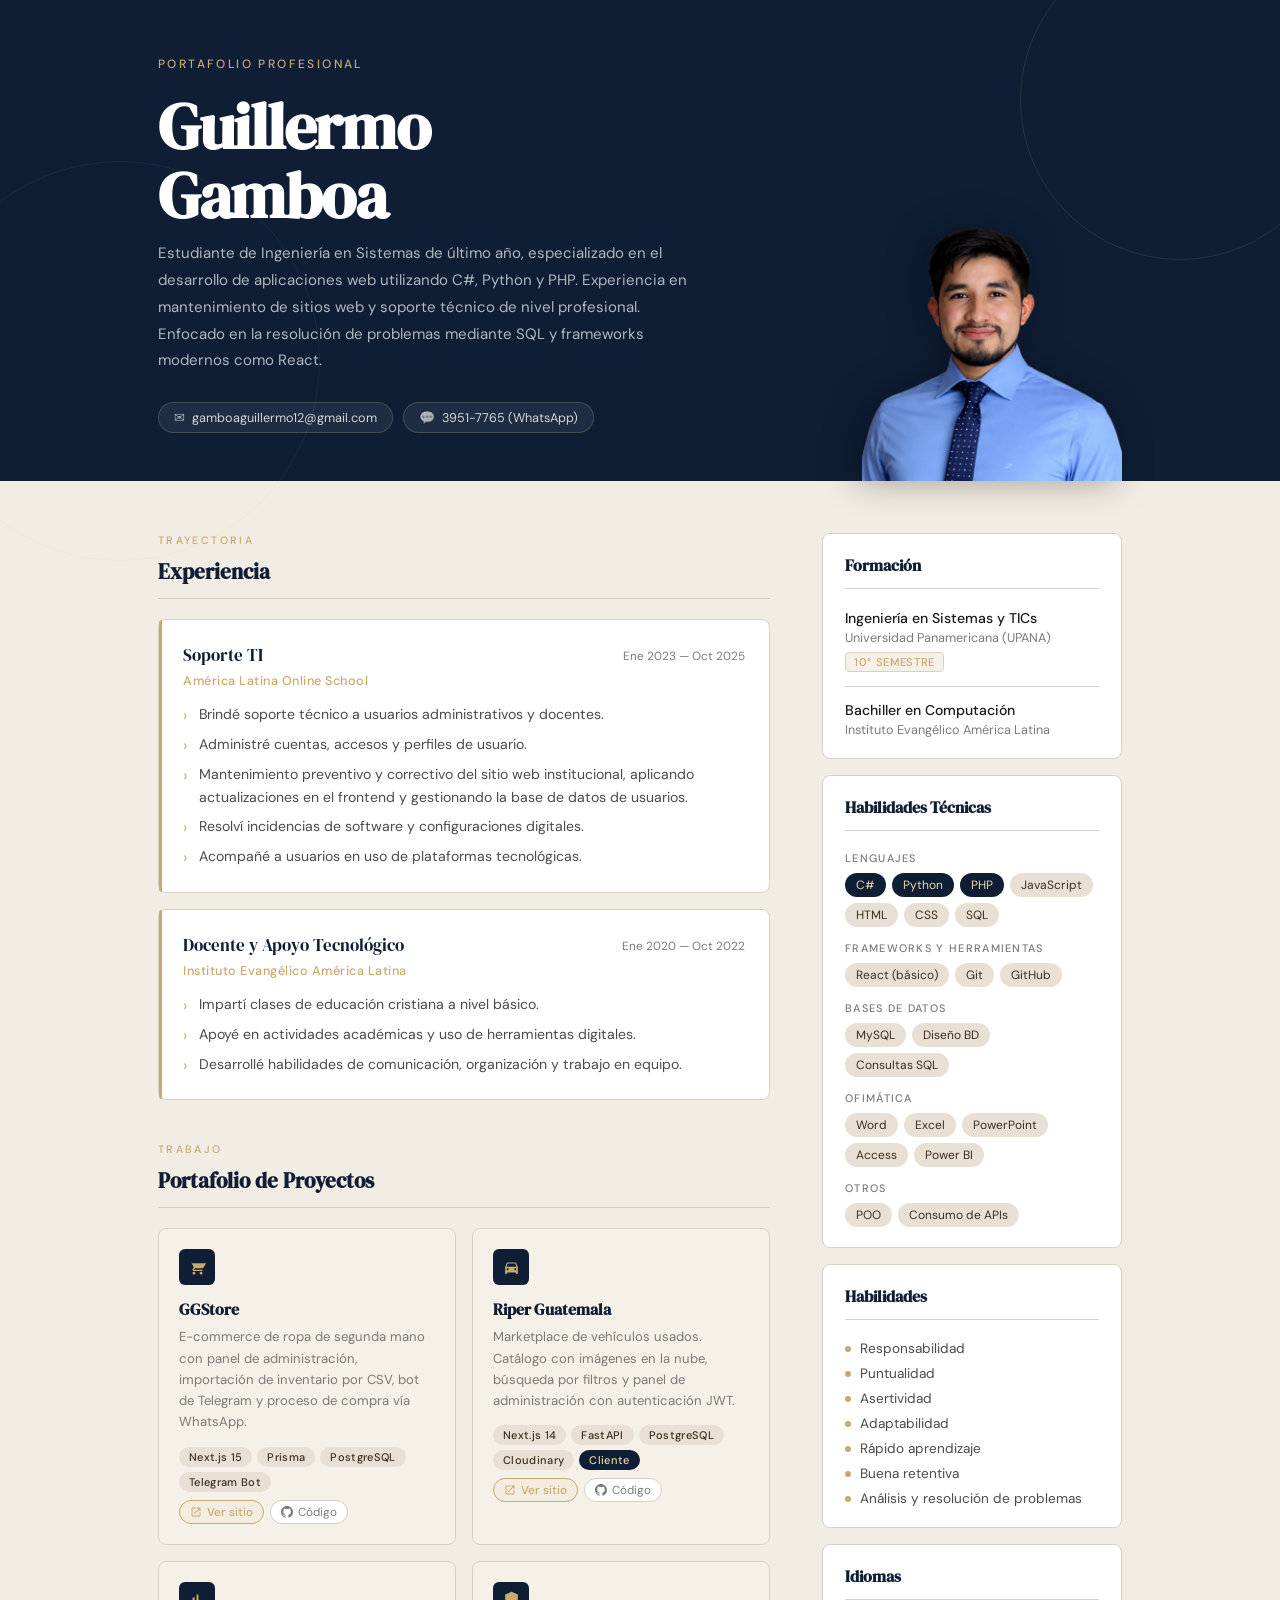
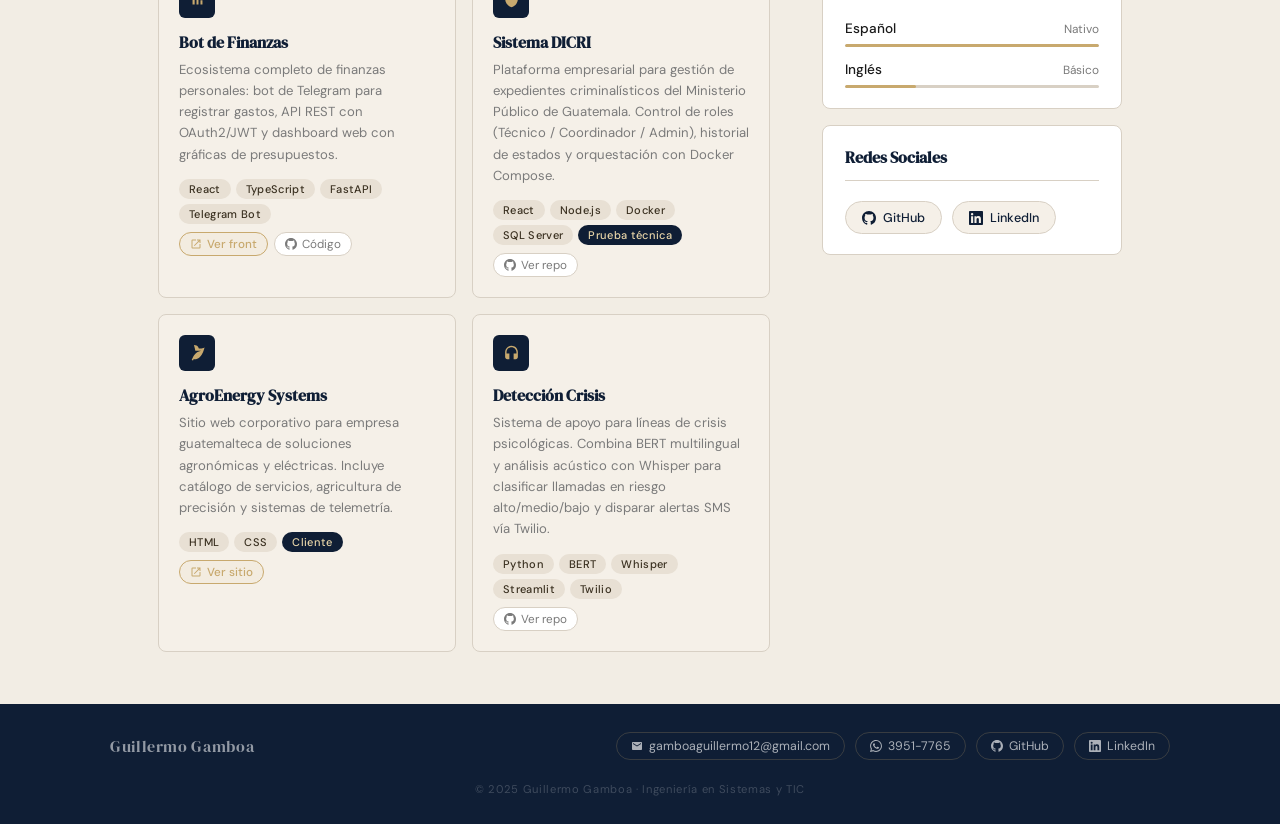
==== commit 7f552b56: "Modify Repos" ====
--- a/index.html
+++ b/index.html
@@ -135,6 +135,7 @@
               <span class="port-tag">FastAPI</span>
               <span class="port-tag">PostgreSQL</span>
               <span class="port-tag">Cloudinary</span>
+              <span class="port-tag special">Cliente</span>
             </div>
             <div class="port-actions">
               <a href="https://riperguatemala.com" target="_blank" rel="noopener" class="port-live-link">
@@ -200,6 +201,28 @@
           </div>
         </div>
 
+        <!-- AgroEnergy Systems -->
+        <div class="portfolio-card">
+          <div class="port-icon">
+            <svg viewBox="0 0 24 24"><path d="M17 8C8 10 5.9 16.17 3.82 21.34L5.71 22l1-2.3A4.49 4.49 0 0 0 8 20C19 20 22 3 22 3c-1 2-8 2-8 2s-1-5-7-5c0 0 1.5 5.5 2 8z"/></svg>
+          </div>
+          <h4>AgroEnergy Systems</h4>
+          <p>Sitio web corporativo para empresa guatemalteca de soluciones agronómicas y eléctricas. Incluye catálogo de servicios, agricultura de precisión y sistemas de telemetría.</p>
+          <div class="port-footer">
+            <div class="port-tags">
+              <span class="port-tag">HTML</span>
+              <span class="port-tag">CSS</span>
+              <span class="port-tag special">Cliente</span>
+            </div>
+            <div class="port-actions">
+              <a href="https://www.agroenergysystems.com/" target="_blank" rel="noopener" class="port-live-link">
+                <svg viewBox="0 0 24 24"><path d="M19 19H5V5h7V3H5a2 2 0 0 0-2 2v14a2 2 0 0 0 2 2h14a2 2 0 0 0 2-2v-7h-2v7zM14 3v2h3.59l-9.83 9.83 1.41 1.41L19 6.41V10h2V3h-7z"/></svg>
+                Ver sitio
+              </a>
+            </div>
+          </div>
+        </div>
+
         <!-- DetecciónCrisis -->
         <div class="portfolio-card">
           <div class="port-icon">
@@ -216,7 +239,7 @@
               <span class="port-tag">Twilio</span>
             </div>
             <div class="port-actions">
-              <a href="https://github.com/G-Gamboa/DeteccionCrisis" target="_blank" rel="noopener" class="port-gh-link">
+              <a href="https://github.com/G-Gamboa/Detecci-nCrisis" target="_blank" rel="noopener" class="port-gh-link">
                 <svg viewBox="0 0 24 24"><path d="M12 0C5.37 0 0 5.37 0 12c0 5.31 3.435 9.795 8.205 11.385.6.105.825-.255.825-.57 0-.285-.015-1.23-.015-2.235-3.015.555-3.795-.735-4.035-1.41-.135-.345-.72-1.41-1.23-1.695-.42-.225-1.02-.78-.015-.795.945-.015 1.62.87 1.845 1.23 1.08 1.815 2.805 1.305 3.495.99.105-.78.42-1.305.765-1.605-2.67-.3-5.46-1.335-5.46-5.925 0-1.305.465-2.385 1.23-3.225-.12-.3-.54-1.53.12-3.18 0 0 1.005-.315 3.3 1.23.96-.27 1.98-.405 3-.405s2.04.135 3 .405c2.295-1.56 3.3-1.23 3.3-1.23.66 1.65.24 2.88.12 3.18.765.84 1.23 1.905 1.23 3.225 0 4.605-2.805 5.625-5.475 5.925.435.375.81 1.095.81 2.22 0 1.605-.015 2.895-.015 3.3 0 .315.225.69.825.57A12.02 12.02 0 0 0 24 12c0-6.63-5.37-12-12-12z"/></svg>
                 Ver repo
               </a>
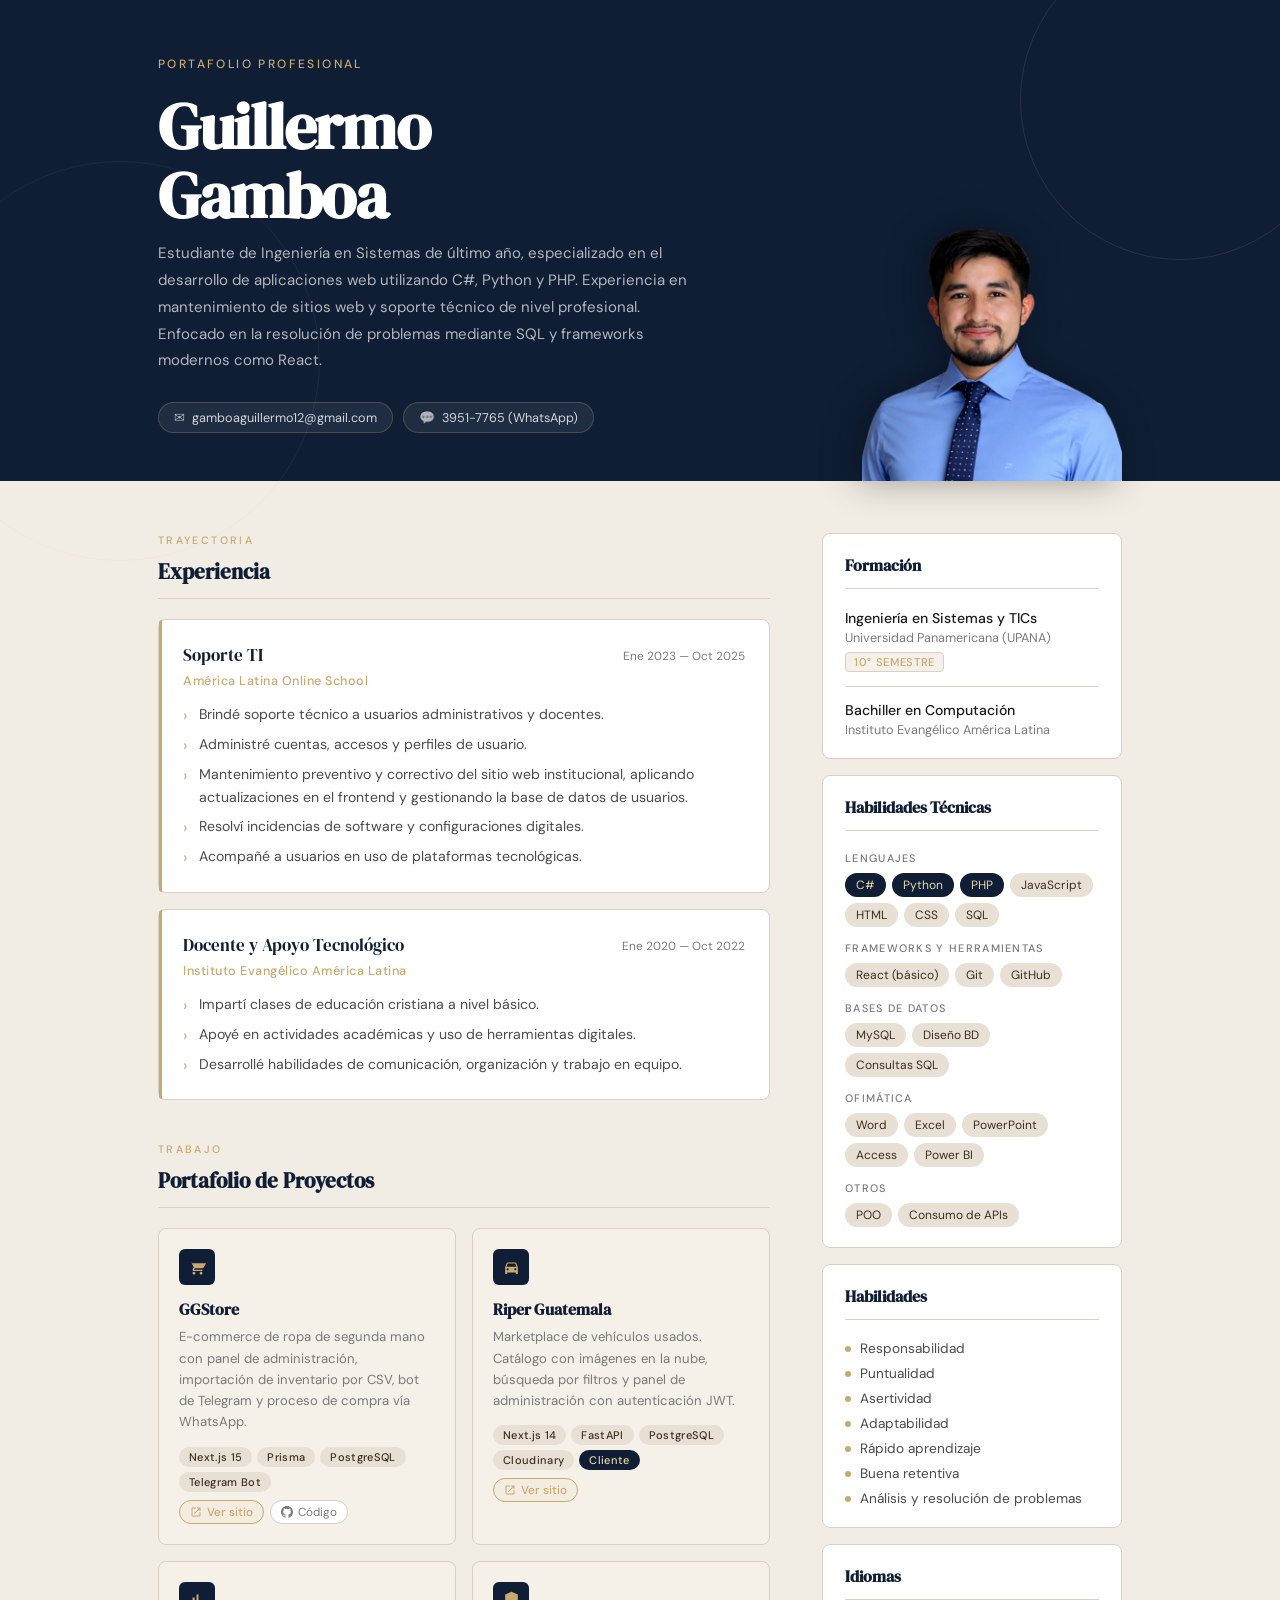
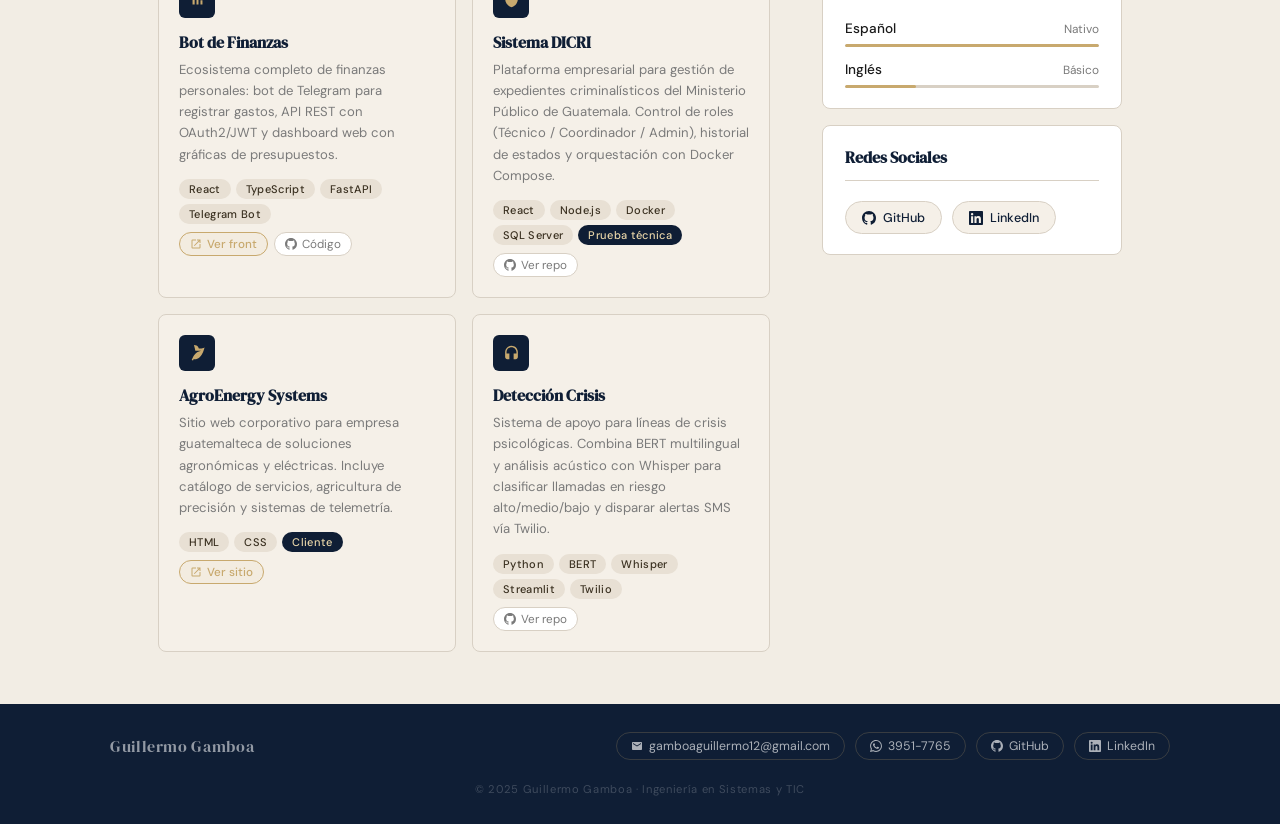
==== commit 9821236c: "Modify Card Riper" ====
--- a/index.html
+++ b/index.html
@@ -141,10 +141,6 @@
               <a href="https://riperguatemala.com" target="_blank" rel="noopener" class="port-live-link">
                 <svg viewBox="0 0 24 24"><path d="M19 19H5V5h7V3H5a2 2 0 0 0-2 2v14a2 2 0 0 0 2 2h14a2 2 0 0 0 2-2v-7h-2v7zM14 3v2h3.59l-9.83 9.83 1.41 1.41L19 6.41V10h2V3h-7z"/></svg>
                 Ver sitio
-              </a>
-              <a href="https://github.com/G-Gamboa/Riper" target="_blank" rel="noopener" class="port-gh-link">
-                <svg viewBox="0 0 24 24"><path d="M12 0C5.37 0 0 5.37 0 12c0 5.31 3.435 9.795 8.205 11.385.6.105.825-.255.825-.57 0-.285-.015-1.23-.015-2.235-3.015.555-3.795-.735-4.035-1.41-.135-.345-.72-1.41-1.23-1.695-.42-.225-1.02-.78-.015-.795.945-.015 1.62.87 1.845 1.23 1.08 1.815 2.805 1.305 3.495.99.105-.78.42-1.305.765-1.605-2.67-.3-5.46-1.335-5.46-5.925 0-1.305.465-2.385 1.23-3.225-.12-.3-.54-1.53.12-3.18 0 0 1.005-.315 3.3 1.23.96-.27 1.98-.405 3-.405s2.04.135 3 .405c2.295-1.56 3.3-1.23 3.3-1.23.66 1.65.24 2.88.12 3.18.765.84 1.23 1.905 1.23 3.225 0 4.605-2.805 5.625-5.475 5.925.435.375.81 1.095.81 2.22 0 1.605-.015 2.895-.015 3.3 0 .315.225.69.825.57A12.02 12.02 0 0 0 24 12c0-6.63-5.37-12-12-12z"/></svg>
-                Código
               </a>
             </div>
           </div>
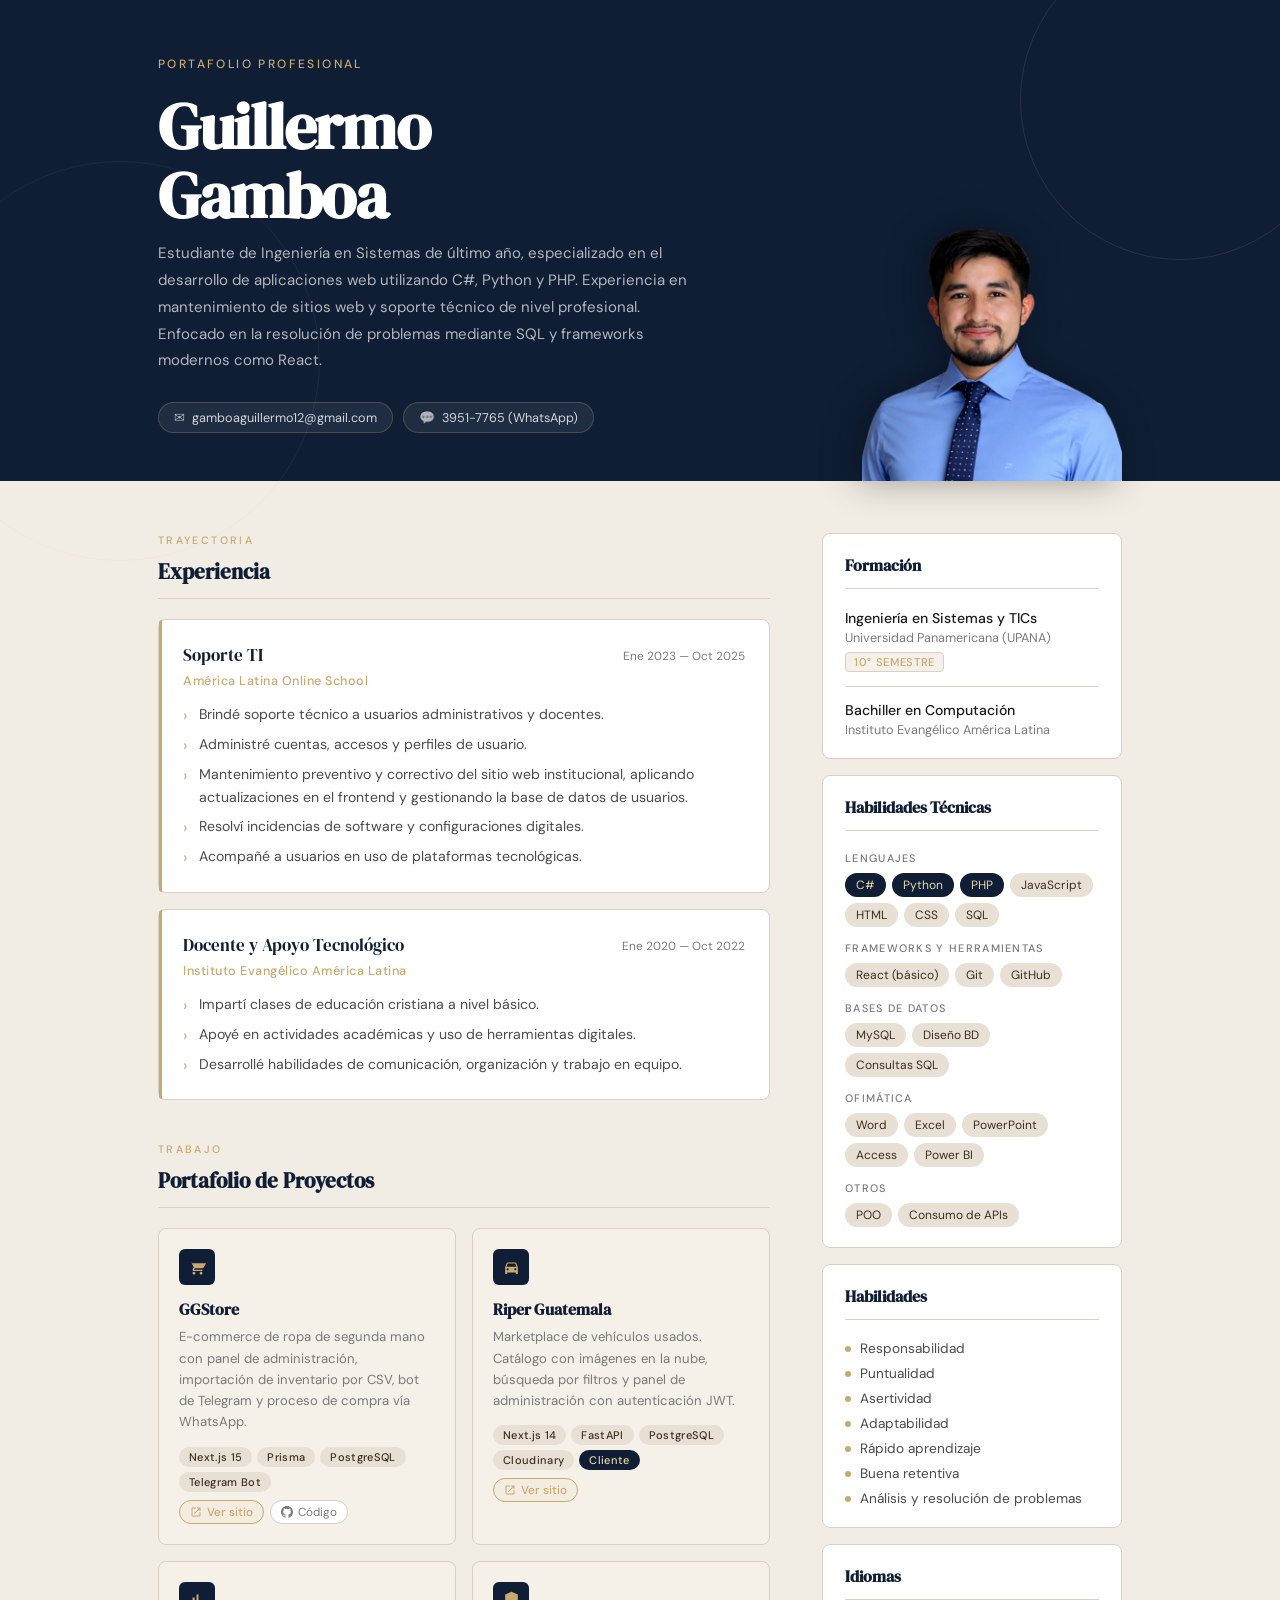
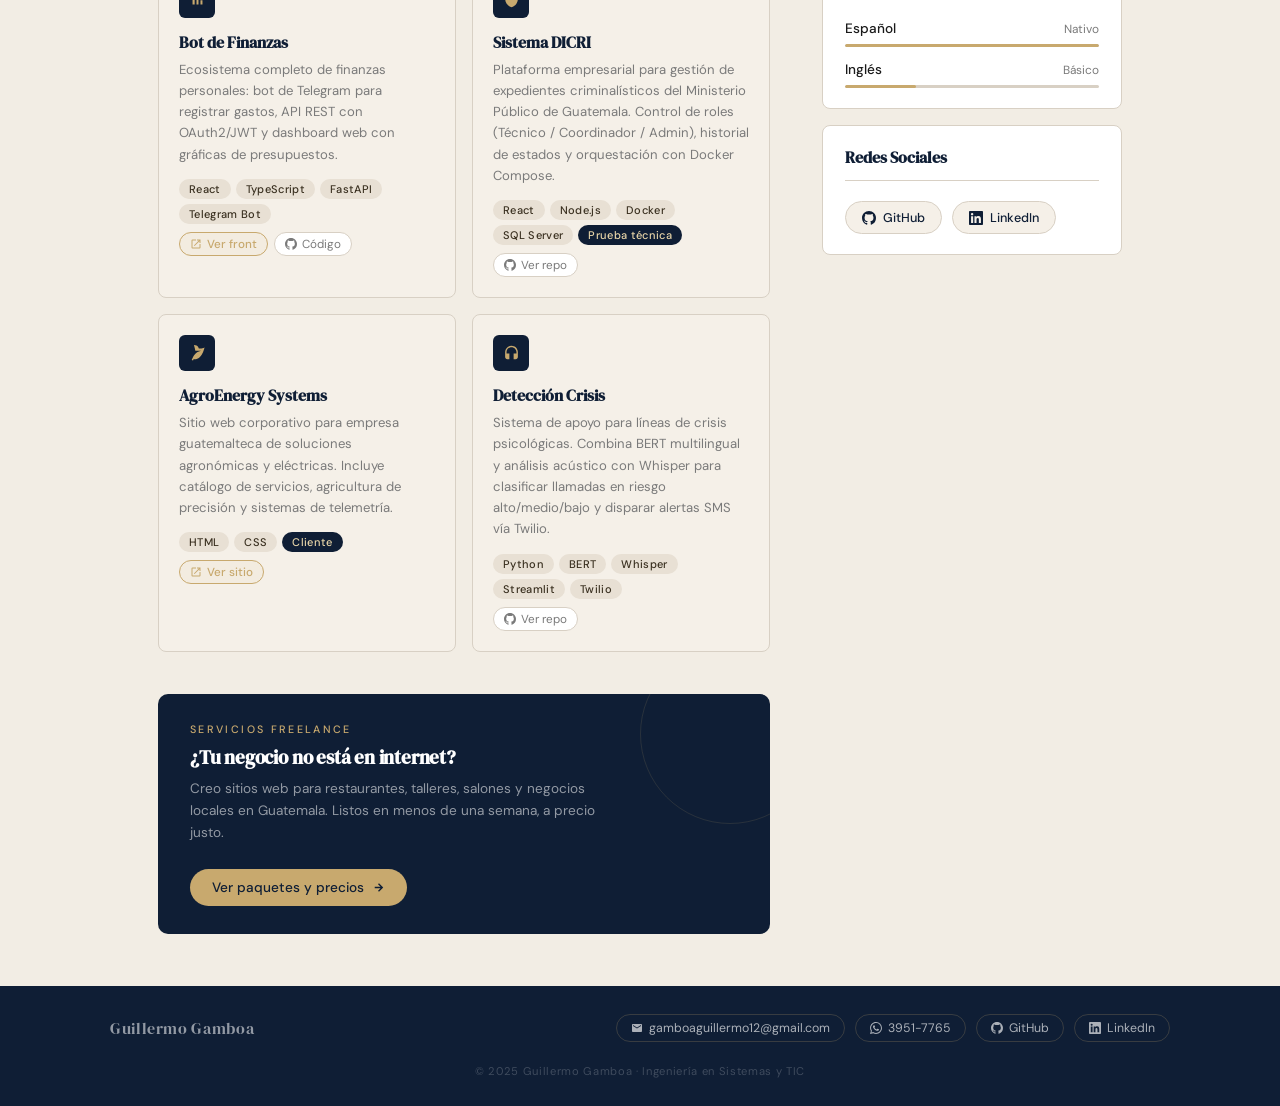
==== commit c12ba4a6: "Add Bussiness" ====
--- a/index.html
+++ b/index.html
@@ -243,6 +243,21 @@
           </div>
         </div>
 
+      </div>
+    </section>
+
+    <!-- NEGOCIOS -->
+    <section>
+      <div class="negocios-banner">
+        <div class="negocios-banner-body">
+          <p class="negocios-banner-label">Servicios Freelance</p>
+          <h3 class="negocios-banner-title">¿Tu negocio no está en internet?</h3>
+          <p class="negocios-banner-sub">Creo sitios web para restaurantes, talleres, salones y negocios locales en Guatemala. Listos en menos de una semana, a precio justo.</p>
+        </div>
+        <a href="/negocios/" class="negocios-banner-cta">
+          Ver paquetes y precios
+          <svg viewBox="0 0 24 24" fill="none" stroke="currentColor" stroke-width="2.5" width="13" height="13"><path d="M5 12h14M12 5l7 7-7 7"/></svg>
+        </a>
       </div>
     </section>
 
--- a/Style.css
+++ b/Style.css
@@ -523,6 +523,72 @@
   flex-shrink: 0;
 }
 
+/* ─── NEGOCIOS BANNER ─── */
+.negocios-banner {
+  background: var(--navy);
+  border-radius: 10px;
+  padding: 28px 32px;
+  display: flex;
+  align-items: center;
+  justify-content: space-between;
+  gap: 24px;
+  flex-wrap: wrap;
+  position: relative;
+  overflow: hidden;
+}
+
+.negocios-banner::before {
+  content: '';
+  position: absolute;
+  top: -50px; right: -50px;
+  width: 180px; height: 180px;
+  border-radius: 50%;
+  border: 1px solid rgba(200,169,110,0.14);
+  pointer-events: none;
+}
+
+.negocios-banner-label {
+  font-size: 0.67rem;
+  font-weight: 500;
+  letter-spacing: 0.22em;
+  text-transform: uppercase;
+  color: var(--accent);
+  margin-bottom: 8px;
+}
+
+.negocios-banner-title {
+  font-family: 'DM Serif Display', serif;
+  font-size: 1.2rem;
+  color: #fff;
+  margin-bottom: 8px;
+  letter-spacing: -0.01em;
+}
+
+.negocios-banner-sub {
+  font-size: 0.85rem;
+  color: rgba(255,255,255,0.55);
+  line-height: 1.65;
+  max-width: 440px;
+}
+
+.negocios-banner-cta {
+  display: inline-flex;
+  align-items: center;
+  gap: 8px;
+  background: var(--accent);
+  color: var(--navy);
+  text-decoration: none;
+  padding: 10px 22px;
+  border-radius: 100px;
+  font-size: 0.85rem;
+  font-weight: 500;
+  white-space: nowrap;
+  flex-shrink: 0;
+  transition: opacity 0.2s;
+}
+
+.negocios-banner-cta:hover { opacity: 0.82; }
+
 /* ─── FOOTER ─── */
 footer {
   background: var(--navy);
